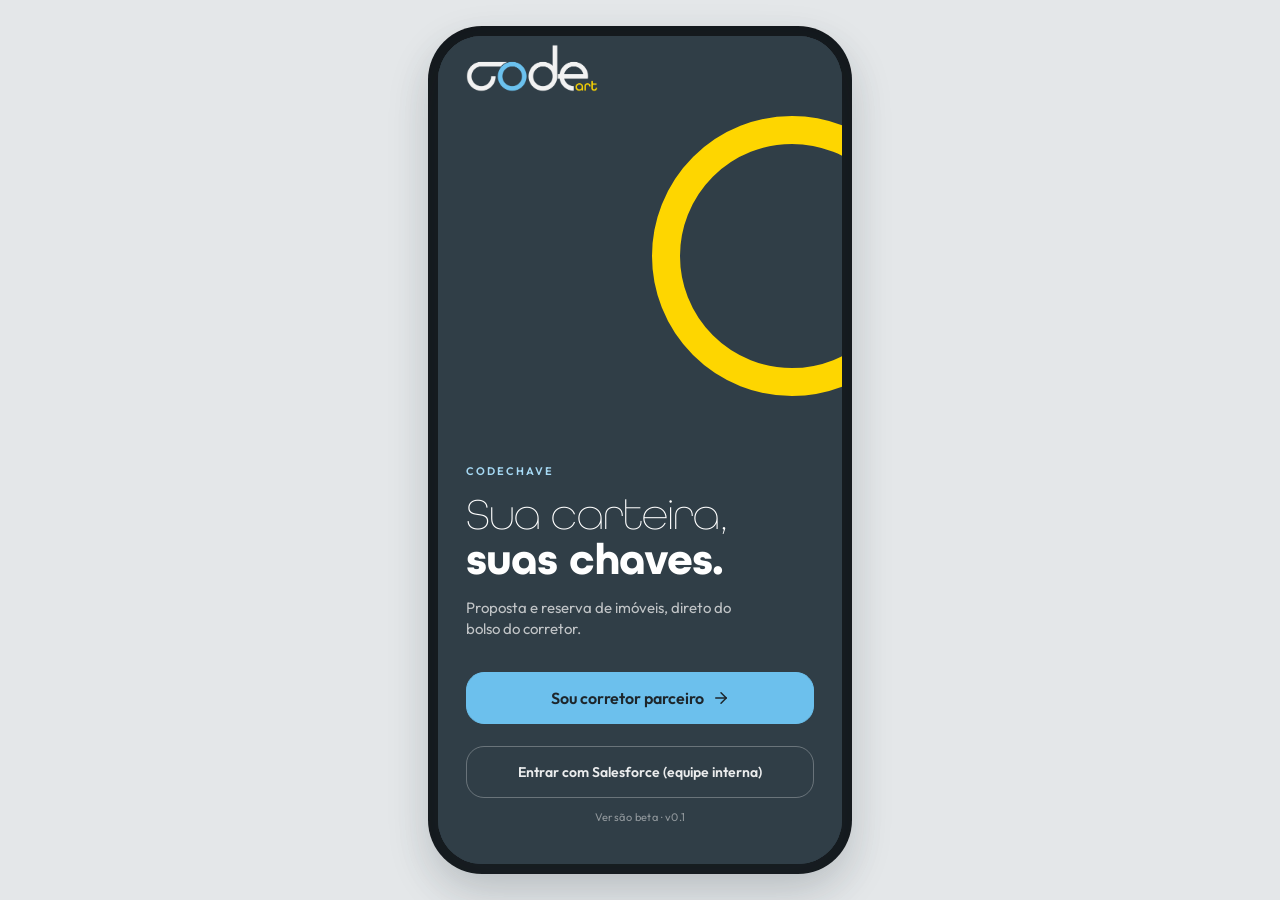
==== index.html @ e9a4d25e "Rodape do login: versao beta" ====
<!doctype html>
<html lang="pt-BR">
<head>
<meta charset="utf-8">
<meta name="viewport" content="width=device-width,initial-scale=1,viewport-fit=cover">
<title>CodeChave</title>
<!-- PWA: instalar na tela de inicio do iPhone/Android e abrir em tela cheia, sem
     a barra do navegador - "Adicionar a Tela de Inicio" no Safari, ou "Instalar app" no menu do Chrome -->
<link rel="manifest" href="manifest.json">
<link rel="icon" href="icon-192.png">
<link rel="apple-touch-icon" href="apple-touch-icon.png">
<meta name="theme-color" content="#303e47">
<meta name="mobile-web-app-capable" content="yes">
<meta name="apple-mobile-web-app-capable" content="yes">
<meta name="apple-mobile-web-app-status-bar-style" content="black-translucent">
<meta name="apple-mobile-web-app-title" content="CodeChave">
<script>
  if('serviceWorker' in navigator){
    window.addEventListener('load', function(){
      navigator.serviceWorker.register('sw.js').catch(function(){});
    });
  }
  // iOS mais antigo nem sempre reporta "display-mode:standalone" direito no CSS,
  // entao reforca aqui via navigator.standalone (ver a classe .standalone-app no CSS).
  if (window.navigator && window.navigator.standalone === true) {
    document.documentElement.classList.add('standalone-app');
  }
</script>
<link rel="stylesheet" href="style.css?v=202610140956">
</head>
<body>

<div class="stage">
  <div class="rig">
    <div class="bezel"></div>
    <div class="device" id="device">
      <main id="view"></main>
      <div id="selbar"></div>
      <nav class="tabbar" id="tabbar" hidden>
        <button class="tab-btn" data-tab="home" onclick="tabTap('home')">
          <svg viewBox="0 0 24 24" fill="none" stroke="currentColor" stroke-width="2" stroke-linecap="round" stroke-linejoin="round"><path d="M3 11l9-8 9 8"/><path d="M5 10v10h14V10"/></svg>
          <span>Início</span>
        </button>
        <button class="tab-btn" data-tab="leads" onclick="tabTap('leads')">
          <svg viewBox="0 0 24 24" fill="none" stroke="currentColor" stroke-width="2" stroke-linecap="round" stroke-linejoin="round"><circle cx="9" cy="8" r="3.2"/><path d="M2.5 19c0-3.6 2.9-6 6.5-6s6.5 2.4 6.5 6"/><path d="M16 4.2c1.8.5 3 2 3 3.8s-1.2 3.3-3 3.8"/><path d="M21.5 19c0-2.8-1.9-5-4.6-5.7"/></svg>
          <span>Leads</span>
        </button>
        <button class="tab-btn" data-tab="contas" onclick="tabTap('contas')">
          <svg viewBox="0 0 24 24" fill="none" stroke="currentColor" stroke-width="2" stroke-linecap="round" stroke-linejoin="round"><rect x="3" y="5" width="18" height="14" rx="2.5"/><circle cx="9" cy="11" r="2.2"/><path d="M5.8 16c.4-1.6 1.7-2.4 3.2-2.4s2.8.8 3.2 2.4"/><path d="M15 10h3.5M15 13h3.5"/></svg>
          <span>Contas</span>
        </button>
        <button class="tab-btn" data-tab="empreendimentos" onclick="tabTap('empreendimentos')">
          <svg viewBox="0 0 24 24" fill="none" stroke="currentColor" stroke-width="2" stroke-linecap="round" stroke-linejoin="round"><path d="M4 21V9l7-5 7 5v12"/><path d="M9 21v-6h4v6"/><path d="M9 12h.01M13 12h.01M9 9h.01M13 9h.01"/></svg>
          <span>Imóveis</span>
        </button>
        <button class="tab-btn" data-tab="negocios" onclick="tabTap('negocios')">
          <svg viewBox="0 0 24 24" fill="none" stroke="currentColor" stroke-width="2" stroke-linecap="round" stroke-linejoin="round"><path d="M3 17l6-6 4 4 8-8"/><path d="M15 7h6v6"/></svg>
          <span>Oportunidades</span>
        </button>
      </nav>
      <div id="overlay"></div>
      <div class="toast" id="toast"></div>
    </div>
  </div>
</div>

<input type="file" id="avatarFileInput" accept="image/*" hidden onchange="onAvatarFileChosen(event)">
<input type="file" id="doc-cam-input" accept="image/*" capture="environment" hidden onchange="handleDocUploadChange(event)">
<input type="file" id="doc-file-input" accept="image/*,.pdf" hidden onchange="handleDocUploadChange(event)">

<script src="app.js?v=202610140956"></script>

<div id="pdfDoc"></div>
</body>
</html>
---- style.css ----
/* =========================================================================
   CodeChave - redesign 1b (Codeart Design System)
   Topo escuro (Charcoal) + folha clara por cima, tab bar flutuante, botao + central.
   ========================================================================= */

/* ---------- fontes ---------- */
@font-face{font-family:"All Round Gothic"; src:url("assets/fonts/AllRoundGothic-XLight.ttf") format("truetype"); font-weight:200; font-style:normal; font-display:swap;}
@font-face{font-family:"All Round Gothic"; src:url("assets/fonts/AllRoundGothic-Book.ttf") format("truetype"); font-weight:400; font-style:normal; font-display:swap;}
@font-face{font-family:"All Round Gothic"; src:url("assets/fonts/AllRoundGothic-Demi.ttf") format("truetype"); font-weight:600; font-style:normal; font-display:swap;}
@font-face{font-family:"All Round Gothic"; src:url("assets/fonts/AllRoundGothic-Bold.ttf") format("truetype"); font-weight:700; font-style:normal; font-display:swap;}
@font-face{font-family:"All Round Gothic"; src:url("assets/fonts/AllRoundGothic-MediumOblique.ttf") format("truetype"); font-weight:500; font-style:italic; font-display:swap;}
@font-face{font-family:"Outfit"; src:url("assets/fonts/Outfit-Variable.ttf") format("truetype-variations"), url("assets/fonts/Outfit-Variable.ttf") format("truetype"); font-weight:100 900; font-style:normal; font-display:swap;}

/* ---------- tokens ---------- */
:root{
  --charcoal-900:#1D262C; --charcoal-800:#263039; --charcoal-700:#303E47; --charcoal-600:#3B4C57; --charcoal-500:#4C6070;
  --deepsea-700:#345061; --deepsea-600:#416072; --deepsea-500:#547A8F; --deepsea-400:#7295A8;
  --sky-700:#2E97CE; --sky-600:#46ABDE; --sky-500:#6CC0ED; --sky-300:#A6D9F4; --sky-100:#E1F2FB;
  --sun-700:#C9AA00; --sun-600:#E6C200; --sun-500:#FED600; --sun-300:#FFE862; --sun-100:#FFF7C2;
  --grey-50:#F7F8F9; --grey-100:#F2F2F2; --grey-200:#E4E7E9; --grey-300:#CBD1D5; --grey-400:#9FA9AF; --grey-500:#74818A; --grey-600:#566068; --grey-700:#3B4249; --grey-800:#262C31; --grey-900:#14191D;
  --color-success:#2FA36B; --color-success-soft:#E4F5EC;
  --color-warning:#E6A700; --color-warning-soft:#FFF3D1;
  --color-danger:#D5504A; --color-danger-soft:#FBE7E6;
  --text-strong:#303E47; --text-body:#435059; --text-muted:#74818A; --text-link:#2E97CE;
  --border-subtle:#E4E7E9; --border-default:#CBD1D5;
  --status-available:#257a4c; --status-reserved:#96661d; --status-sold:#b1524b; --status-blocked:#6b7280;
  --font-display:"All Round Gothic","Outfit",system-ui,sans-serif;
  --font-sans:"Outfit",system-ui,-apple-system,"Segoe UI",sans-serif;
  --ls-overline:.18em;
  --radius-md:12px; --radius-lg:18px; --radius-xl:28px;
  --shadow-xs:0 1px 2px rgba(48,62,71,.06); --shadow-sm:0 2px 6px rgba(48,62,71,.08);
  --shadow-md:0 8px 20px rgba(48,62,71,.10); --shadow-lg:0 18px 44px rgba(48,62,71,.14);
  --shadow-focus:0 0 0 3px rgba(108,192,237,.45);

  /* nomes antigos que as telas ainda nao redesenhadas usam */
  --bg:var(--grey-50); --surface:#fff; --surface-2:var(--grey-100); --border:var(--grey-200);
  --text:var(--charcoal-700); --accent:var(--deepsea-600); --accent-contrast:#fff; --sun:var(--sun-500);
  --shadow:var(--shadow-lg);
  --chrome-bg:var(--charcoal-700); --chrome-bg-2:var(--deepsea-600); --chrome-text:#fff;
  --chrome-text-muted:rgba(242,242,242,.62); --chrome-accent:var(--sky-500); --chrome-border:rgba(255,255,255,.1);
}
*{box-sizing:border-box;}
html,body{height:100%;}
body{margin:0; background:#E4E7E9; color:var(--text-body); font-family:var(--font-sans); -webkit-font-smoothing:antialiased; text-rendering:optimizeLegibility;}
h1,h2,h3,h4,.font-display{font-family:var(--font-display); color:var(--text-strong); letter-spacing:-.01em;}
.mono{font-variant-numeric:tabular-nums;}
button{font:inherit; color:inherit;}
a{color:var(--text-link); text-decoration:none;}
::selection{background:var(--sun-300); color:var(--charcoal-900);}
:focus-visible{outline:2px solid var(--sky-500); outline-offset:2px; border-radius:6px;}
::-webkit-scrollbar{width:0; height:0;}
@media (prefers-reduced-motion: reduce){ *{animation-duration:.001ms !important; transition-duration:.001ms !important;} }

/* ---------- moldura do celular ---------- */
.stage{height:100%; display:flex; align-items:center; justify-content:center; padding:16px;}
.rig{position:relative; height:100%; display:flex; align-items:center;}
.bezel{display:none;}
.notch{display:none;}
.device{
  width:min(calc(100vw - 32px), 404px); aspect-ratio:9/19.5; max-height:100%;
  background:var(--charcoal-700); position:relative; display:flex; flex-direction:column;
  overflow:hidden; border-radius:32px; box-shadow:var(--shadow-lg);
}
@media (min-width:660px){
  .stage{padding:36px 16px;}
  .bezel{display:block; position:absolute; inset:-10px; border-radius:54px; background:#14191D; box-shadow:var(--shadow-lg);}
  .device{border-radius:44px;}
}
@media (display-mode: standalone), (display-mode: fullscreen){
  .stage{padding:0;} .device{width:100vw; max-width:none; height:100%; aspect-ratio:auto; border-radius:0; box-shadow:none;}
  .bezel{display:none !important;}
}
html.standalone-app .stage{padding:0;}
html.standalone-app .device{width:100vw; max-width:none; height:100%; aspect-ratio:auto; border-radius:0; box-shadow:none;}
html.standalone-app .bezel{display:none !important;}
/* celular ou app instalado: cobre a tela inteira, inclusive as areas seguras do iPhone (topo e barra de baixo), sem faixa cinza */
@media (max-width:659px), (display-mode:standalone), (display-mode:fullscreen){
  html,body{background:#303E47; overscroll-behavior:none;}
  .stage{position:fixed; top:0; right:0; bottom:0; left:0; height:auto; padding:0; display:block;}
  .rig{height:100%; display:block;}
  .device{width:100%; max-width:none; height:100%; max-height:none; aspect-ratio:auto; border-radius:0; box-shadow:none;}
  .bezel{display:none !important;}
}
html.standalone-app, html.standalone-app body{background:#303E47;}
html.standalone-app .stage{position:fixed; top:0; right:0; bottom:0; left:0; height:auto; padding:0; display:block;}
html.standalone-app .rig{height:100%; display:block;}
html.standalone-app .device{width:100%;}
@media (max-width:659px){
  .stage{padding:0;} .device{width:100vw; max-width:none; height:100%; aspect-ratio:auto; border-radius:0; box-shadow:none;}
}

/* ---------- area rolavel: topo escuro + folha ---------- */
#view{flex:1 1 auto; overflow-y:auto; overflow-x:hidden; -webkit-overflow-scrolling:touch; position:relative; display:flex; flex-direction:column; background:var(--charcoal-700);}
.screen{flex:1 0 auto; display:flex; flex-direction:column; animation:rise .22s ease both;}
@keyframes rise{from{opacity:0; transform:translateY(6px);} to{opacity:1; transform:none;}}
.top{padding:calc(env(safe-area-inset-top,0px) + 12px) 18px 44px; display:flex; flex-direction:column; gap:16px; color:#fff; flex:none;}
.top-row{display:flex; justify-content:space-between; align-items:center; gap:10px; min-height:40px;}
.top-actions{display:flex; align-items:center; gap:8px; margin-left:auto;}
.top-eyebrow{font:600 10.5px var(--font-sans); letter-spacing:var(--ls-overline); text-transform:uppercase; color:rgba(242,242,242,.6); white-space:nowrap;}
.top-title{margin:0; font:700 28px/1.1 var(--font-display); letter-spacing:-.02em; color:#fff;}
.top-sub{font-size:13px; color:rgba(242,242,242,.7); margin:0;}
.top-big{font:700 32px/1.05 var(--font-display); color:var(--sky-500); letter-spacing:-.02em;}
.top-label{font-size:12px; color:rgba(242,242,242,.65);}
.circ-btn{width:40px; height:40px; border-radius:50%; border:none; background:rgba(255,255,255,.1); color:#fff; display:inline-flex; align-items:center; justify-content:center; cursor:pointer; flex:none; padding:0;}
.circ-btn svg{width:18px; height:18px;}
.circ-btn:hover{background:rgba(255,255,255,.18);}
.sheet{flex:1 0 auto; margin-top:-24px; position:relative; background:var(--grey-50); border-radius:var(--radius-xl) var(--radius-xl) 0 0; padding:18px 16px 120px; display:flex; flex-direction:column; gap:14px; min-width:0;}
.sheet.tight{gap:10px;}
.sheet.noTab{padding-bottom:40px;}

.id-row{display:flex; align-items:center; gap:14px; min-width:0;}
.id-avatar{width:64px; height:64px; border-radius:50%; background:var(--sky-500); color:var(--charcoal-900); display:flex; align-items:center; justify-content:center; font:700 22px var(--font-display); flex:none; overflow:hidden;}
.id-avatar img{width:100%; height:100%; object-fit:cover;}
.id-name{font:700 24px/1.1 var(--font-display); letter-spacing:-.01em; color:#fff; margin:0 0 3px;}
.id-sub{font-size:12.5px; color:rgba(242,242,242,.7);}
.act-row{display:grid; grid-template-columns:repeat(4,1fr); gap:8px;}
.act{display:flex; flex-direction:column; align-items:center; gap:6px; background:none; border:none; color:#fff; cursor:pointer; font-family:inherit; text-decoration:none; font-size:11.5px; padding:0;}
.act .ic{width:48px; height:48px; border-radius:50%; background:rgba(255,255,255,.1); display:flex; align-items:center; justify-content:center;}
.act .ic svg{width:19px; height:19px;}
.act.hl .ic{background:var(--sun-500); color:var(--charcoal-700);}
.act:hover{color:#fff;}

/* controle segmentado */
.seg{display:grid; grid-auto-flow:column; grid-auto-columns:1fr; background:rgba(255,255,255,.08); border-radius:999px; padding:4px;}
.seg button{height:38px; border:none; border-radius:999px; background:transparent; color:rgba(242,242,242,.75); font:600 13.5px var(--font-sans); cursor:pointer;}
.seg button.on{background:#fff; color:var(--charcoal-700);}
.seg.light{background:var(--grey-100); grid-template-columns:repeat(3,1fr);}
.seg.light button{color:var(--charcoal-700); display:flex; align-items:center; justify-content:center; gap:6px;}
.seg.light button.on{background:#fff; box-shadow:var(--shadow-sm);}
.seg.light button i{width:8px; height:8px; border-radius:50%;}

/* busca no topo escuro */
.top-search{height:46px; border-radius:14px; background:var(--charcoal-800); border:1px solid rgba(255,255,255,.08); display:flex; align-items:center; gap:10px; padding:0 14px; color:rgba(242,242,242,.6);}
.top-search svg{width:18px; height:18px; flex:none;}
.top-search input{flex:1; min-width:0; background:transparent; border:none; outline:none; color:#fff; font:15px var(--font-sans);}
.top-search input::placeholder{color:rgba(242,242,242,.5);}

/* abas sublinhadas (conta / negocio) */
.utabs{display:flex; gap:20px; border-bottom:1px solid var(--grey-200); padding:0 4px; overflow-x:auto;}
.utabs button{padding:4px 0 10px; border:none; background:none; border-bottom:2px solid transparent; margin-bottom:-1px; font:600 14px var(--font-sans); color:var(--grey-500); cursor:pointer; white-space:nowrap;}
.utabs button.on{border-bottom-color:var(--charcoal-700); color:var(--charcoal-700);}

/* ---------- tipografia utilitaria ---------- */
p{line-height:1.5;}
.muted{color:var(--grey-500);}
.eyebrow,.overline{font:600 11px var(--font-sans); letter-spacing:var(--ls-overline); text-transform:uppercase; color:var(--grey-500);}
.section-title{font:600 11px var(--font-sans); letter-spacing:var(--ls-overline); text-transform:uppercase; color:var(--grey-500); margin:6px 4px 0; display:flex; align-items:center; justify-content:space-between; gap:8px;}
.section-title.big{font:700 16px var(--font-display); letter-spacing:-.01em; text-transform:none; color:var(--charcoal-700); margin:6px 4px 0;}
.link-btn{border:none; background:none; font:600 13px var(--font-sans); color:var(--sky-700); cursor:pointer; padding:8px 0;}

/* ---------- cartoes e listas ---------- */
.card{background:#fff; border:1px solid var(--grey-200); border-radius:var(--radius-lg);}
.stack{display:flex; flex-direction:column; gap:10px;}
.list-card{background:#fff; border:1px solid var(--grey-200); border-radius:var(--radius-lg); padding:13px 14px; display:flex; gap:12px; align-items:center; cursor:pointer; width:100%; text-align:left; font-family:inherit; color:inherit;}
.list-card + .list-card{margin-top:0;}
.list-card:hover{border-color:var(--sky-300);}
.list-card-chevron{display:inline-flex; flex:0 0 auto; color:var(--grey-400);}
.list-card-chevron svg{width:18px; height:18px;}
.group{background:#fff; border:1px solid var(--grey-200); border-radius:var(--radius-lg); overflow:hidden;}
.kv-table{background:#fff; border:1px solid var(--grey-200); border-radius:var(--radius-lg); overflow:hidden;}
.kv-row{display:flex; justify-content:space-between; gap:12px; padding:12px 14px; font-size:13.5px;}
.kv-row + .kv-row{border-top:1px solid var(--grey-200);}
.kv-row .k{color:var(--grey-500); flex:none;}
.kv-row .v{color:var(--charcoal-700); font-weight:600; text-align:right; min-width:0; overflow-wrap:anywhere;}
.avatar{width:44px; height:44px; border-radius:50%; background:var(--sky-100); color:var(--sky-700); display:flex; align-items:center; justify-content:center; font:700 14px var(--font-display); flex:0 0 auto; overflow:hidden;}
.avatar img{width:100%; height:100%; object-fit:cover;}
.avatar.v2{background:var(--sun-100); color:var(--charcoal-700);}
.avatar.v3{background:var(--grey-100); color:var(--deepsea-600);}
.ic-badge{width:38px; height:38px; border-radius:11px; background:var(--grey-100); color:var(--deepsea-600); display:flex; align-items:center; justify-content:center; flex:0 0 auto;}
.ic-badge svg{width:18px; height:18px;}
.title-sm{font-weight:700; font-size:15px; color:var(--charcoal-700);}
.sub-sm{font-size:12.5px; color:var(--grey-500); white-space:nowrap; overflow:hidden; text-overflow:ellipsis;}

/* ---------- botoes ---------- */
.btn{display:inline-flex; align-items:center; justify-content:center; gap:8px; border-radius:var(--radius-md); padding:12px 20px; min-height:48px; font:600 15px/1 var(--font-sans); border:1px solid transparent; cursor:pointer; width:100%; transition:transform .12s ease, background .12s ease; text-decoration:none;}
.btn:active{transform:scale(.98);}
.btn svg{width:18px; height:18px; flex:none;}
.btn-lg{min-height:52px; border-radius:var(--radius-lg); font-size:16px;}
.btn-sm{min-height:36px; padding:8px 14px; font-size:13px; width:auto;}
.btn-primary{background:var(--charcoal-700); color:#fff; border-color:var(--charcoal-700);}
.btn-primary:hover{background:var(--charcoal-600); color:#fff;}
.btn-accent{background:var(--sky-500); color:var(--charcoal-900); border-color:var(--sky-500);}
.btn-sun{background:var(--sun-500); color:var(--charcoal-700); border-color:var(--sun-500);}
.btn-secondary{background:#fff; color:var(--charcoal-700); border-color:var(--border-default);}
.btn-secondary:hover{background:var(--grey-50); color:var(--charcoal-700);}
.btn-ghost{background:transparent; color:var(--charcoal-700); border-color:transparent; width:auto;}
.btn-onlight{background:var(--sky-500); color:var(--charcoal-900); border-color:var(--sky-500);}
.btn-ghost-dark{background:transparent; color:rgba(242,242,242,.8); border:1px solid var(--chrome-border);}
.btn:disabled,.btn[disabled]{opacity:.5; cursor:not-allowed;}
.btn-row{display:flex; gap:10px;}
.btn-row .btn{width:auto; flex:1;}
.btn-stack{display:flex; flex-direction:column; gap:10px;}
.iconbtn{width:40px; height:40px; border-radius:50%; border:none; background:rgba(255,255,255,.1); color:#fff; display:inline-flex; align-items:center; justify-content:center; cursor:pointer; padding:0; flex:none; font-weight:700; font-size:12px; gap:2px;}
.iconbtn svg{width:18px; height:18px;}
.list-remove{width:36px; height:36px; border-radius:10px; border:none; background:var(--color-danger-soft); color:var(--color-danger); display:flex; align-items:center; justify-content:center; cursor:pointer; flex:0 0 auto; padding:0;}
.list-remove svg{width:16px; height:16px;}
.round-btn{width:40px; height:40px; border-radius:50%; border:1px solid var(--grey-200); background:#fff; color:var(--charcoal-700); display:flex; align-items:center; justify-content:center; cursor:pointer; padding:0; flex:none;}
.round-btn svg{width:16px; height:16px;}
.round-btn.on{background:var(--sky-100); border-color:var(--sky-500);}
.round-btn:disabled{opacity:.45; cursor:default;}

/* ---------- formularios ---------- */
.field{margin-bottom:0; display:flex; flex-direction:column; gap:6px;}
.field label{font:600 13px var(--font-sans); color:var(--text-strong);}
.field input,.field select,.field textarea{width:100%; background:#fff; border:1px solid var(--border-default); border-radius:var(--radius-md); padding:12px 14px; font:15px var(--font-sans); color:var(--text-strong); outline:none; transition:border-color .12s, box-shadow .12s;}
.field input:focus,.field select:focus,.field textarea:focus{border-color:var(--sky-500); box-shadow:var(--shadow-focus);}
.field textarea{resize:vertical; min-height:80px;}
.field-row{display:flex; gap:10px;}
.field-row .field{flex:1; min-width:0;}
.field-row .field input{min-width:0;}
.search-wrap{position:relative;}
.search-wrap svg{position:absolute; left:13px; top:50%; transform:translateY(-50%); width:17px; height:17px; color:var(--grey-500); pointer-events:none;}
.search-wrap input{width:100%; padding:12px 14px 12px 40px; border-radius:var(--radius-md); border:1px solid var(--border-default); background:#fff; font:15px var(--font-sans); color:var(--text-strong); outline:none;}
.search-wrap input:focus{border-color:var(--sky-500); box-shadow:var(--shadow-focus);}
.chip-row{display:flex; gap:6px; overflow-x:auto; -webkit-overflow-scrolling:touch; padding-bottom:2px;}
.chip-row.wrap{flex-wrap:wrap; overflow:visible;}
.chip{flex:0 0 auto; height:36px; padding:0 13px; border-radius:999px; border:1px solid var(--grey-200); background:#fff; font:600 12.5px var(--font-sans); color:var(--charcoal-700); cursor:pointer; white-space:nowrap; display:inline-flex; align-items:center; gap:6px;}
.chip.active{background:var(--charcoal-700); border-color:var(--charcoal-700); color:#fff;}
.chip.warnchip{background:var(--color-warning-soft); border-color:transparent;}
.chip i{width:8px; height:8px; border-radius:50%; flex:none;}
.field-label{font:600 13px var(--font-sans); color:var(--text-strong);}

/* ---------- selos / status ---------- */
.badge{display:inline-flex; align-items:center; gap:5px; font:600 12px/1 var(--font-sans); padding:5px 10px; border-radius:999px; background:var(--grey-100); color:var(--grey-600); white-space:nowrap;}
.badge svg{width:11px; height:11px; flex:0 0 auto;}
.badge-blue,.badge-sky{background:var(--sky-100); color:var(--sky-700);}
.badge-sun{background:var(--sun-100); color:var(--sun-700);}
.badge-charcoal{background:var(--charcoal-700); color:#fff;}
.badge-available,.badge-success{background:var(--color-success-soft); color:var(--color-success);}
.badge-reserved,.badge-warning{background:var(--color-warning-soft); color:#9a6d00;}
.badge-sold,.badge-danger{background:var(--color-danger-soft); color:var(--color-danger);}
.badge-blocked,.badge-neutral{background:var(--grey-100); color:var(--grey-600);}
.dot{width:8px; height:8px; border-radius:50%; flex:0 0 auto;}
.dot-available{background:var(--status-available);} .dot-reserved{background:var(--status-reserved);}
.dot-sold{background:var(--status-sold);} .dot-blocked{background:var(--status-blocked);}
.live-dot{width:8px; height:8px; border-radius:50%; background:var(--color-success); box-shadow:0 0 0 4px var(--color-success-soft); flex:0 0 auto;}

.alert-card{display:flex; align-items:flex-start; gap:12px; background:var(--color-danger-soft); border-radius:16px; padding:12px 14px;}
.alert-card svg{width:20px; height:20px; color:var(--color-danger); flex:0 0 auto; margin-top:1px;}
.alert-card b{font-size:13.5px; color:var(--charcoal-700);}
.alert-card.warn{background:var(--color-warning-soft);}
.alert-card.warn svg{color:var(--sun-700);}
.alert-card.ok{background:var(--color-success-soft);}
.alert-card.ok svg{color:var(--color-success);}
.alert-card.info{background:var(--sky-100);}
.alert-card.info svg{color:var(--sky-700);}

.stats-row{display:grid; grid-template-columns:repeat(3,1fr); gap:8px;}
.stat-tile{background:#fff; border:1px solid var(--grey-200); border-radius:16px; padding:12px; min-width:0; display:flex; flex-direction:column; gap:2px;}
.stat-tile .n{font:700 22px var(--font-display); color:var(--charcoal-700);}
.stat-tile .l{font-size:11.5px; color:var(--grey-500);}
.stats-dark{display:grid; grid-template-columns:repeat(3,1fr); gap:8px;}
.stats-dark div{background:rgba(255,255,255,.07); border-radius:16px; padding:12px; display:flex; flex-direction:column; gap:2px;}
.stats-dark b{font:700 24px var(--font-display);}
.stats-dark span{font-size:11.5px; color:rgba(242,242,242,.7);}

.progressbar{height:6px; border-radius:99px; background:var(--grey-100); overflow:hidden;}
.progressbar > i{display:block; height:100%; background:var(--charcoal-700); border-radius:99px;}
.progressbar.green > i{background:var(--color-success);}
.segs{display:grid; gap:3px;}
.segs i{height:5px; border-radius:3px; background:var(--grey-200);}
.segs i.done{background:var(--sky-500);} .segs i.cur{background:var(--sun-500);}
.segs.dark i{background:rgba(255,255,255,.15);}

/* ---------- inicio ---------- */
.tasks{background:#fff; border:1px solid var(--grey-200); border-radius:var(--radius-lg); overflow:hidden;}
.task{display:flex; align-items:center; gap:12px; padding:12px 14px; cursor:pointer; min-height:44px; border:none; background:#fff; width:100%; text-align:left; font-family:inherit;}
.task + .task{border-top:1px solid var(--grey-200);}
.task .ti{width:36px; height:36px; border-radius:11px; display:flex; align-items:center; justify-content:center; flex:none;}
.task .ti svg{width:17px; height:17px;}
.task b{font-size:13.5px; color:var(--charcoal-700); display:block;}
.task span.s{font-size:12px; color:var(--grey-500); display:block; white-space:nowrap; overflow:hidden; text-overflow:ellipsis;}
.task .chev{color:var(--grey-400); flex:none; display:flex;}
.task .chev svg{width:18px; height:18px;}
.empty-ok{display:flex; align-items:center; gap:12px; padding:14px; border-radius:var(--radius-lg); background:var(--color-success-soft);}
.empty-ok svg{width:20px; height:20px; color:var(--color-success);}
.avatar-btn{position:relative; width:56px; height:56px; border-radius:50%; border:none; padding:0; background:var(--sky-500); color:var(--charcoal-900); cursor:pointer; flex:none; font:700 17px var(--font-display); overflow:visible;}
.avatar-btn .pic{position:absolute; inset:0; border-radius:50%; background-size:cover; background-position:center; display:flex; align-items:center; justify-content:center;}
.avatar-btn .badgecam{position:absolute; right:-3px; bottom:-3px; width:24px; height:24px; border-radius:50%; background:var(--sun-500); color:var(--charcoal-700); border:2px solid var(--charcoal-700); display:flex; align-items:center; justify-content:center;}
.avatar-btn .badgecam svg{width:12px; height:12px;}
.roleta-card{background:#fff; border:1px solid var(--grey-200); border-radius:var(--radius-lg); padding:14px; display:flex; flex-direction:column; gap:12px;}
.roleta-main{display:flex; align-items:center; gap:12px; cursor:pointer; background:none; border:none; padding:0; text-align:left; font-family:inherit; color:inherit; width:100%;}
.roleta-main .avatar{width:44px; height:44px;}
.roleta-time{font-size:11.5px; font-weight:600; color:var(--color-success); white-space:nowrap;}
.roleta-actions{display:flex; gap:8px;}
.sq-btn{width:44px; height:44px; border-radius:12px; border:1px solid var(--grey-200); background:#fff; color:var(--charcoal-700); display:flex; align-items:center; justify-content:center; cursor:pointer; flex:none; text-decoration:none;}
.sq-btn svg{width:17px; height:17px;}
.visit-card{display:flex; align-items:center; gap:12px; padding:12px 14px; border-radius:var(--radius-lg); background:var(--charcoal-700); color:#fff; cursor:pointer; border:none; width:100%; text-align:left; font-family:inherit;}
.visit-card .d{width:44px; height:44px; border-radius:12px; background:rgba(255,255,255,.1); display:flex; flex-direction:column; align-items:center; justify-content:center; line-height:1.1; flex:none;}
.visit-card .d b{font-size:15px;} .visit-card .d span{font-size:9.5px; color:var(--sky-300);}
.visit-card .t b{font-size:14px; display:block;} .visit-card .t span{font-size:12px; color:rgba(242,242,242,.7);}
.arti-card{background:#fff; border:1px solid var(--grey-200); border-radius:var(--radius-lg); padding:16px; display:flex; align-items:center; gap:14px;}
.arti-card img{width:76px; height:auto; object-fit:contain; flex:none;}
.arti-card span.t{font-size:13.5px; line-height:1.4; color:var(--text-body);}

/* ---------- empreendimentos ---------- */
.emp-card{background:#fff; border:1px solid var(--grey-200); border-radius:20px; overflow:hidden; cursor:pointer; box-shadow:var(--shadow-xs); text-align:left; padding:0; width:100%; font-family:inherit; display:block;}
.emp-card .ph{height:156px; background:var(--charcoal-600); position:relative; overflow:hidden;}
.emp-card .ph img,.emp-card .ph svg{width:100%; height:100%; object-fit:cover; display:block;}
.emp-card .ph .bdg{position:absolute; top:14px; left:14px;}
.emp-card .bd{padding:14px; display:flex; flex-direction:column; gap:10px;}
.emp-card .nm{font:700 18px var(--font-display); color:var(--charcoal-700);}
.emp-card .row{display:flex; justify-content:space-between; font-size:12px; color:var(--grey-600);}
.emp-card .foot{display:flex; justify-content:space-between; align-items:center; padding-top:10px; border-top:1px solid var(--grey-200); font-size:13px; color:var(--charcoal-700);}
.emp-hero{position:relative; height:320px; flex:none; color:#fff; background:var(--charcoal-600);}
.emp-hero .bg{position:absolute; inset:0; background-size:cover; background-position:center;}
.emp-hero .bg svg{width:100%; height:100%;}
.emp-hero .shade{position:absolute; inset:0; background:linear-gradient(180deg,rgba(29,38,44,.35) 0%,rgba(29,38,44,0) 30%,rgba(29,38,44,.95) 100%);}
.emp-hero .inner{position:relative; height:100%; padding:calc(env(safe-area-inset-top,0px) + 8px) 18px 40px; display:flex; flex-direction:column; justify-content:space-between;}
.emp-hero .gnav{position:absolute; top:50%; margin-top:-22px; width:44px; height:44px; border-radius:50%; border:none; background:rgba(20,25,29,.45); color:#fff; display:flex; align-items:center; justify-content:center; cursor:pointer; z-index:2;}
.emp-hero .gnav.prev{left:10px;} .emp-hero .gnav.next{right:10px;}
.emp-hero .gnav svg{width:18px; height:18px;}
.emp-hero .pill{padding:6px 11px; border-radius:999px; background:rgba(20,25,29,.55); font-size:11.5px; font-weight:600; white-space:nowrap;}
.emp-hero .hn{font:700 25px var(--font-display); letter-spacing:-.01em;}
.emp-hero .hs{font-size:12.5px; color:rgba(242,242,242,.75);}
.emp-hero .hstats{display:flex; gap:20px; margin-top:8px;}
.emp-hero .hstats b{font:700 19px var(--font-display); display:block;}
.emp-hero .hstats span{font-size:11px; color:rgba(242,242,242,.7);}
.amenity-card{background:#fff; border:1px solid var(--grey-200); border-radius:var(--radius-lg); padding:16px 10px;}
.amenity-card .hd{display:flex; justify-content:space-between; align-items:baseline; padding:0 6px; margin-bottom:14px;}
.amenity-card .hd b{font:700 15px var(--font-display); color:var(--charcoal-700);}
.amenity-card .hd span{font-size:12px; color:var(--grey-500);}
.amenity-grid{display:grid; grid-template-columns:repeat(4,minmax(0,1fr)); gap:16px 4px;}
.amenity-item{display:flex; flex-direction:column; align-items:center; gap:7px; text-align:center; min-width:0;}
.amenity-ic{width:50px; height:50px; border-radius:50%; background:var(--sky-100); color:var(--deepsea-600); display:flex; align-items:center; justify-content:center; flex:none;}
.amenity-ic svg{width:22px; height:22px;}
.amenity-item span{font-size:11px; line-height:1.25; color:var(--text-body); text-wrap:balance;}
.bloco-row{display:flex; gap:10px; overflow-x:auto; padding:2px 2px 6px; -webkit-overflow-scrolling:touch;}
.bloco-card{flex:0 0 auto; min-width:128px; text-align:left; border-radius:16px; padding:12px 14px; cursor:pointer; border:1px solid var(--grey-200); background:#fff; color:var(--charcoal-700); font-family:inherit;}
.bloco-card.active{background:var(--charcoal-700); border-color:var(--charcoal-700); color:#fff;}
.bloco-card .bl-label{font-size:10px; font-weight:700; text-transform:uppercase; letter-spacing:.06em; opacity:.6;}
.bloco-card .bl-name{font:700 16px var(--font-display); margin-top:1px;}
.bloco-card .bl-counts{display:flex; gap:9px; margin-top:9px;}
.bloco-card .bl-counts .c{display:flex; align-items:center; gap:4px; font-size:12px; font-weight:700;}
.estoque-pill-row{display:flex; flex-wrap:wrap; gap:6px;}
.estoque-pill{display:inline-flex; align-items:center; gap:6px; height:36px; padding:0 12px; border-radius:999px; border:1px solid var(--grey-200); background:#fff; color:var(--charcoal-700); font:600 12.5px var(--font-sans); cursor:pointer;}
.estoque-pill.active{background:var(--charcoal-700); border-color:var(--charcoal-700); color:#fff;}
.torre-section{margin-bottom:6px;}
.torre-header{display:flex; align-items:center; justify-content:space-between; gap:8px; margin-bottom:10px; padding:0 4px;}
.torre-name{font:700 16px var(--font-display); color:var(--charcoal-700);}
.torre-counts{display:flex; gap:12px; flex-shrink:0;}
.torre-counts .tc{display:flex; align-items:center; gap:5px; font-size:12px; font-weight:700; color:var(--grey-600);}
.unit-grid{display:grid; grid-template-columns:1fr 1fr; gap:10px;}
.unit-card{background:#fff; border:1.5px solid var(--grey-200); border-radius:16px; padding:12px; display:flex; flex-direction:column; gap:6px; min-width:0; cursor:pointer; text-align:left; font-family:inherit; color:inherit;}
.unit-card .top2{display:flex; justify-content:space-between; align-items:center; gap:6px;}
.unit-card .code{font:700 17px var(--font-display); color:var(--charcoal-700); overflow:hidden; text-overflow:ellipsis; white-space:nowrap;}
.unit-card .mark{width:20px; height:20px; border-radius:50%; display:flex; align-items:center; justify-content:center; flex:none; color:#fff;}
.unit-card .mark svg{width:11px; height:11px;}
.unit-card .sm{font-size:12px; color:var(--grey-500); overflow:hidden; text-overflow:ellipsis; white-space:nowrap;}
.unit-card .vl{font-size:14px; font-weight:700; color:var(--charcoal-700);}
.unit-card .rsv{height:34px; border-radius:10px; border:1px solid var(--sky-500); background:var(--sky-100); color:var(--charcoal-700); font:600 12.5px var(--font-sans); cursor:pointer; margin-top:2px;}
.unit-card .stl{height:34px; display:flex; align-items:center; font:600 12.5px var(--font-sans);}
.unit-card.reserved{background:var(--color-warning-soft); border-color:transparent;}
.unit-card.sold,.unit-card.blocked{background:var(--grey-100); border-color:transparent; opacity:.72;}
.unit-card.selected{border-color:var(--sky-500);}
.unit-card .mark.avail{background:var(--status-available);} .unit-card .mark.reserved{background:var(--status-reserved);}
.unit-card .mark.sold{background:var(--status-sold);} .unit-card .mark.blocked{background:var(--status-blocked);}
.unit-card .mark.sel{background:var(--sky-500);} .unit-card .mark.pick{background:#fff; border:2px solid var(--grey-300);}
.planta-card{border-radius:var(--radius-lg); border:1px solid var(--grey-200); background:#fff; overflow:hidden; display:flex; flex-direction:column;}
.planta-card .pi{padding:12px; background:#fff; display:flex; align-items:center; justify-content:center; min-height:200px;}
.planta-card .pi img,.planta-card .pi svg{max-width:100%; max-height:260px; height:auto; object-fit:contain;}
.planta-card .pt{padding:9px 14px; border-top:1px solid var(--grey-200); font-size:12px; color:var(--grey-500);}
.sel-bar{position:absolute; left:14px; right:14px; bottom:100px; z-index:25; background:#fff; border-radius:var(--radius-lg); padding:10px 10px 10px 16px; display:flex; align-items:center; justify-content:space-between; gap:10px; box-shadow:var(--shadow-lg);}
.sel-bar b{font-size:14px; color:var(--charcoal-700); display:block;}
.sel-bar span{font-size:12px; color:var(--grey-500);}

/* ---------- documentos ---------- */
.doc-list{background:#fff; border:1px solid var(--grey-200); border-radius:var(--radius-lg); overflow:hidden;}
.doc-item{display:flex; flex-direction:column; gap:10px; padding:13px 14px;}
.doc-item + .doc-item{border-top:1px solid var(--grey-200);}
.doc-top{display:flex; align-items:center; gap:12px;}
.doc-ic{width:40px; height:40px; border-radius:12px; display:flex; align-items:center; justify-content:center; flex:none; background:var(--sun-100); color:var(--sun-700);}
.doc-ic svg{width:18px; height:18px;}
.doc-ic.ok{background:var(--color-success-soft); color:var(--color-success);}
.doc-ic.warn{background:var(--color-warning-soft); color:var(--sun-700);}
.doc-ic.err{background:var(--color-danger-soft); color:var(--color-danger);}
.doc-ic.busy{background:var(--sky-100); color:var(--sky-700);}
.doc-name{font-size:13.5px; font-weight:700; color:var(--charcoal-700); line-height:1.3;}
.doc-req{color:var(--color-danger);}
.doc-file{font-size:11.5px; color:var(--grey-500); white-space:nowrap; overflow:hidden; text-overflow:ellipsis;}
.doc-send{height:40px; padding:0 14px; border-radius:12px; border:none; background:var(--charcoal-700); color:#fff; font:600 13px var(--font-sans); display:flex; align-items:center; gap:6px; cursor:pointer; flex:none;}
.doc-send svg{width:15px; height:15px;}
.doc-bottom{display:flex; align-items:center; justify-content:space-between; gap:8px; padding-left:52px; flex-wrap:wrap;}
.doc-pill{display:inline-flex; align-items:center; gap:6px; padding:5px 10px; border-radius:999px; font:600 11.5px var(--font-sans); white-space:nowrap;}
.doc-pill::before{content:''; width:6px; height:6px; border-radius:50%; background:currentColor;}
.doc-pill.neutral{background:var(--grey-100); color:var(--grey-600);}
.doc-pill.busy{background:var(--sky-100); color:var(--sky-700);}
.doc-pill.ok{background:var(--color-success-soft); color:var(--color-success);}
.doc-pill.warn{background:var(--color-warning-soft); color:var(--sun-700);}
.doc-pill.err{background:var(--color-danger-soft); color:var(--color-danger);}
.doc-btns{display:flex; gap:6px;}
.doc-more{display:flex; flex-direction:column; gap:10px;}
.doc-outros{display:flex; justify-content:space-between; align-items:center; padding:12px 14px; border-top:1px dashed var(--grey-300); background:var(--grey-50);}
.doc-outros .btn{width:auto;}
.field-grid{display:grid; grid-template-columns:repeat(2,minmax(0,1fr)); gap:8px;}
.field-card{background:var(--grey-50); border-radius:10px; padding:8px 10px; display:flex; flex-direction:column; gap:2px; min-width:0;}
.field-card .fl{font:600 10px var(--font-sans); letter-spacing:.04em; text-transform:uppercase; color:var(--grey-500);}
.field-card .fv{font-size:12.5px; font-weight:600; color:var(--charcoal-700); overflow-wrap:anywhere;}
.titular-box{padding:10px 12px; border-radius:12px; background:var(--color-success-soft); display:flex; flex-direction:column; gap:3px;}
.titular-box.warn{background:var(--color-warning-soft);}
.titular-box.err{background:var(--color-danger-soft);}
.titular-head{display:flex; align-items:center; gap:7px; font-size:12.5px; font-weight:700; color:var(--color-success);}
.titular-head svg{width:15px; height:15px; flex:0 0 auto;}
.titular-head.warn{color:var(--sun-700);} .titular-head.err{color:var(--color-danger);}
.titular-line{font-size:11.5px; line-height:1.4; color:var(--grey-600); padding-left:22px;}
.titular-line b{color:var(--charcoal-700); font-weight:600;}

/* ---------- linha do tempo ---------- */
.timeline{display:flex; flex-direction:column; padding:0 4px;}
.tl-item{display:flex; gap:14px;}
.tl-dot-wrap{display:flex; flex-direction:column; align-items:center; width:20px;}
.tl-dot{width:20px; height:20px; border-radius:50%; background:#fff; border:2px solid var(--grey-300); flex:none; box-sizing:border-box; display:flex; align-items:center; justify-content:center; color:#fff;}
.tl-dot svg{width:11px; height:11px;}
.tl-dot.done{background:var(--color-success); border:none;}
.tl-dot.atual{background:var(--sun-500); border:none; box-shadow:0 0 0 4px var(--sun-100);}
.tl-line{width:2px; flex:1; background:var(--grey-200); min-height:18px;}
.tl-line.done{background:var(--color-success);}
.tl-item:last-child .tl-line{display:none;}
.tl-body{display:flex; flex-direction:column; gap:1px; padding-bottom:16px; flex:1; min-width:0;}
.tl-body b{font-size:13.5px; color:var(--charcoal-700);}
.tl-body b.todo{color:var(--grey-500);}
.tl-body span{font-size:12px; color:var(--grey-500);}

/* ---------- lead: caminho de status ---------- */
.lead-path{display:flex; gap:4px; overflow-x:auto; -webkit-overflow-scrolling:touch;}
.path-step{flex:1 0 auto; min-width:74px; height:42px; border:none; border-radius:10px; background:var(--grey-100); color:var(--grey-500); font:600 11.5px var(--font-sans); cursor:pointer; display:flex; align-items:center; justify-content:center; gap:4px; padding:0 8px; white-space:nowrap;}
.path-step.done{background:var(--sky-100); color:var(--sky-700);}
.path-step.current{background:var(--charcoal-700); color:#fff; cursor:default;}
.path-step:disabled{cursor:default;}
.path-check{display:inline-flex;} .path-check svg{width:11px; height:11px;}
.visit-note{display:flex; align-items:center; gap:12px; padding:12px 14px; border-radius:var(--radius-lg); background:var(--sun-100);}
.visit-note svg{width:20px; height:20px; color:var(--charcoal-700); flex:none;}
.visit-note b{font-size:13.5px; color:var(--charcoal-700); display:block;}
.visit-note span{font-size:12px; color:var(--grey-600);}
.radio-card{border:1.5px solid var(--grey-200); border-radius:var(--radius-lg); padding:13px 14px; display:flex; align-items:center; gap:12px; cursor:pointer; background:#fff;}
.radio-card.sel{border-color:var(--sky-500); background:var(--sky-100);}
.radio-dot{width:20px; height:20px; border-radius:50%; border:2px solid var(--grey-300); flex:0 0 auto; display:flex; align-items:center; justify-content:center;}
.radio-card.sel .radio-dot{border-color:var(--sky-700);}
.radio-card.sel .radio-dot::after{content:''; width:10px; height:10px; border-radius:50%; background:var(--sky-700);}

/* ---------- wizard / reserva ---------- */
.w-segs{display:grid; grid-template-columns:repeat(var(--n,3),1fr); gap:4px;}
.w-segs i{height:5px; border-radius:3px; background:rgba(255,255,255,.15);}
.w-segs i.on{background:var(--sky-500);}
.w-unit{display:flex; justify-content:space-between; align-items:flex-end; gap:10px;}
.w-unit b.t{font:700 20px var(--font-display); display:block;}
.w-unit span.s{font-size:12.5px; color:rgba(242,242,242,.7);}
.w-unit b.v{font:700 20px var(--font-display); color:var(--sky-500); white-space:nowrap;}
.w-head{display:flex; flex-direction:column; gap:2px; padding:0 4px 4px;}
.w-head b{font:700 18px var(--font-display); color:var(--charcoal-700);}
.w-head span{font-size:13px; color:var(--grey-500);}
.serie-row{display:flex; justify-content:space-between; align-items:center; gap:10px; padding:11px 14px;}
.serie-row + .serie-row{border-top:1px solid var(--grey-200);}
.serie-row b{font-size:13.5px; color:var(--charcoal-700); display:block;}
.serie-row span.d{font-size:11.5px; color:var(--grey-500);}
.serie-row .val{font-weight:700; font-size:13.5px; color:var(--charcoal-700); white-space:nowrap;}
.serie-total{display:flex; justify-content:space-between; padding:11px 14px; border-top:1px solid var(--grey-200); background:var(--grey-50); font-size:13px; color:var(--grey-600);}
.serie-total b{color:var(--charcoal-700); font-size:14px;}
.proposta-box{background:#fff; border:1.5px solid var(--sky-500); border-radius:var(--radius-lg); overflow:hidden;}
.edit-row{padding:11px 14px; display:flex; flex-direction:column; gap:8px;}
.edit-row + .edit-row{border-top:1px solid var(--grey-200);}
.edit-row .hd{display:flex; justify-content:space-between; align-items:baseline; gap:8px;}
.edit-row .hd b{font-size:13.5px; color:var(--charcoal-700);}
.edit-row .hd span{font-size:11.5px; font-weight:600; white-space:nowrap;}
.edit-row .inp{display:grid; grid-template-columns:84px minmax(0,1fr); gap:8px;}
.edit-row label.box{display:flex; align-items:center; gap:4px; height:40px; border:1px solid var(--border-default); border-radius:10px; padding:0 10px; background:#fff; min-width:0;}
.edit-row label.box input{width:100%; min-width:0; border:none; outline:none; font:600 14px var(--font-sans); color:var(--charcoal-700); background:transparent; padding:0;}
.edit-row label.box span{font-size:12px; color:var(--grey-500);}
.edit-row .det{font-size:11.5px; color:var(--grey-500);}
.edit-row .rm{width:30px; height:30px; border-radius:8px; border:none; background:transparent; color:var(--color-danger); display:flex; align-items:center; justify-content:center; cursor:pointer; padding:0;}
.edit-row .rm svg{width:15px; height:15px;}
.prop-total{display:flex; justify-content:space-between; padding:11px 14px; border-top:1px solid var(--grey-200); background:var(--sky-100); font-size:13px; color:var(--charcoal-700);}
.quick-box{display:flex; flex-direction:column; gap:10px; background:#fff; border:1px solid var(--grey-200); border-radius:var(--radius-lg); padding:12px 14px;}
.quick-box .ttl{font-size:12.5px; font-weight:600; color:var(--charcoal-700);}
.dashed-btn{min-height:44px; border-radius:12px; border:1px dashed var(--grey-300); background:var(--grey-50); color:var(--charcoal-700); font:600 13px var(--font-sans); cursor:pointer; padding:0 12px;}
.mensal-grid{display:grid; grid-template-columns:repeat(2,minmax(0,1fr)); gap:8px;}
.mensal-grid div{background:#fff; border:1px solid var(--grey-200); border-radius:14px; padding:10px 12px; display:flex; flex-direction:column; gap:2px;}
.mensal-grid span{font-size:11.5px; color:var(--grey-500);}
.mensal-grid b{font:700 16px var(--font-display); color:var(--charcoal-700); white-space:nowrap;}
.diff-box{border-radius:16px; padding:14px; display:flex; flex-direction:column; gap:10px;}
.diff-box .hd{display:flex; justify-content:space-between; align-items:baseline; gap:8px;}
.diff-box .hd span{font-size:12.5px; color:var(--grey-600);}
.diff-box .hd b{font:700 18px var(--font-display); white-space:nowrap;}
.meter{position:relative; height:6px; border-radius:99px; background:rgba(48,62,71,.12);}
.meter i.fill{position:absolute; left:0; top:0; bottom:0; border-radius:99px;}
.meter i.mark{position:absolute; left:50%; top:-4px; width:2px; height:14px; background:var(--charcoal-700); border-radius:1px;}
.meter-lab{display:flex; justify-content:space-between; font-size:10.5px; color:var(--grey-600);}
.diff-box p{margin:0; font-size:12.5px; line-height:1.45; color:var(--charcoal-700);}
.table-pick{border:1.5px solid var(--grey-200); border-radius:var(--radius-lg); padding:13px 14px; display:flex; align-items:center; gap:12px; cursor:pointer; background:#fff; width:100%; text-align:left; font-family:inherit; color:inherit;}
.table-pick.sel{border-color:var(--sky-500); background:var(--sky-100);}
.ok-screen{flex:1 0 auto; display:flex; flex-direction:column; align-items:center; justify-content:center; padding:20px 28px 40px; gap:14px; color:#fff; text-align:center; position:relative; overflow:hidden; background:var(--charcoal-700);}
.ok-screen .arti{position:relative; width:240px; height:240px; display:flex; align-items:center; justify-content:center;}
.ok-screen .arti i{position:absolute; width:200px; height:200px; border-radius:50%; border:16px solid var(--sun-500);}
.ok-screen .arti img{position:relative; height:240px; object-fit:contain;}
.ok-screen h2{margin:0; font:700 30px var(--font-display); letter-spacing:-.02em; color:#fff;}
.ok-screen .prot{font:600 13px var(--font-sans); letter-spacing:.08em; color:var(--sky-300);}
.ok-screen p{margin:0; font-size:14.5px; line-height:1.5; color:rgba(242,242,242,.8); max-width:290px; text-wrap:pretty;}
.ok-screen .warnline{display:flex; align-items:center; gap:8px; padding:10px 14px; border-radius:14px; background:rgba(254,214,0,.14); font-size:12.5px; color:var(--sun-300); text-align:left;}
.ok-screen .sync{display:flex; align-items:center; gap:8px; font-size:12.5px; color:rgba(242,242,242,.7);}
.ok-screen .sync svg{width:16px; height:16px; color:var(--color-success);}
.ok-screen .btns{width:100%; display:flex; flex-direction:column; gap:10px; margin-top:18px;}
.ok-screen .btns button.txt{height:48px; border:none; background:none; color:rgba(242,242,242,.8); font:600 14.5px var(--font-sans); cursor:pointer;}
.approval{background:#fff; border:1.5px solid var(--grey-200); border-radius:var(--radius-lg); padding:14px; display:flex; flex-direction:column; gap:12px;}
.approval .hd{display:flex; justify-content:space-between; align-items:center; gap:8px;}
.approval .two{display:grid; grid-template-columns:repeat(2,minmax(0,1fr)); gap:8px;}
.approval .two div{border-radius:12px; padding:10px 12px; display:flex; flex-direction:column; gap:2px; background:var(--grey-50);}
.approval .two span{font-size:11.5px; color:var(--grey-500);}
.approval .two b{font:700 16px var(--font-display); color:var(--charcoal-700); white-space:nowrap;}
.approval .msg{font-size:13px; line-height:1.45; color:var(--text-body); padding:10px 12px; border-radius:12px; background:var(--grey-50);}

/* ---------- login ---------- */
.login-screen{flex:1 0 auto; position:relative; display:flex; flex-direction:column; padding:calc(env(safe-area-inset-top,0px) + 12px) 28px 40px; overflow:hidden; background:var(--charcoal-700); color:#fff;}
.login-ring{position:absolute; right:-90px; top:80px; width:280px; height:280px; border-radius:50%; border:28px solid var(--sun-500);}
.login-logo{position:relative; width:180px; height:60px; object-fit:cover; margin:-10px 0 0 -24px; align-self:flex-start;}
.login-hero{position:relative; flex:1; display:flex; flex-direction:column; justify-content:flex-end; gap:14px; padding-bottom:32px;}
.login-hero .ov{font:600 11px var(--font-sans); letter-spacing:var(--ls-overline); text-transform:uppercase; color:var(--sky-300);}
.login-hero h1{margin:0; font:200 44px/1.02 var(--font-display); color:#fff; letter-spacing:-.02em;}
.login-hero h1 b{font-weight:700;}
.login-hero p{margin:0; font-size:15px; line-height:1.45; color:rgba(242,242,242,.75); max-width:270px;}
.login-actions{position:relative; display:flex; flex-direction:column; gap:12px; min-height:104px; justify-content:flex-end;}
.login-footer{text-align:center; font-size:11px; letter-spacing:.04em; color:rgba(242,242,242,.5);}
.login-load{height:52px; display:flex; align-items:center; justify-content:center; gap:10px; color:rgba(242,242,242,.8); font-size:14px;}

/* ---------- tab bar flutuante + botao + ---------- */
[hidden]{display:none !important}
.tabbar{position:absolute; left:14px; right:14px; bottom:calc(env(safe-area-inset-bottom,0px) + 22px); height:66px; background:var(--charcoal-900); border-radius:999px; display:grid; grid-template-columns:1fr 1fr 64px 1fr 1fr; align-items:center; padding:0 6px; z-index:30; box-shadow:var(--shadow-lg);}
.tab-btn{background:none; border:none; display:flex; flex-direction:column; align-items:center; justify-content:center; gap:3px; padding:6px 0; cursor:pointer; color:rgba(242,242,242,.55); min-height:48px;}
.tab-btn svg{width:21px; height:21px;}
.tab-btn span{font-size:10.5px; font-weight:600;}
.tab-btn.active{color:var(--sky-500);}
.tab-plus{display:flex; justify-content:center;}
.tab-plus button{width:52px; height:52px; border-radius:50%; border:none; background:var(--sky-500); color:var(--charcoal-900); display:flex; align-items:center; justify-content:center; cursor:pointer;}
.tab-plus svg{width:24px; height:24px;}

/* ---------- paineis que sobem de baixo ---------- */
.overlay{position:absolute; inset:0; z-index:40; display:flex; flex-direction:column; justify-content:flex-end;}
.overlay .scrim{position:absolute; inset:0; background:rgba(20,25,29,.5); animation:fade .18s ease both;}
@keyframes fade{from{opacity:0;} to{opacity:1;}}
.panel{position:relative; background:#fff; border-radius:var(--radius-xl) var(--radius-xl) 0 0; padding:10px 20px calc(env(safe-area-inset-bottom,0px) + 30px); display:flex; flex-direction:column; gap:16px; box-shadow:var(--shadow-lg); animation:up .24s cubic-bezier(.16,1,.3,1) both; max-height:90%; overflow-y:auto;}
.panel.grey{background:var(--grey-50);}
@keyframes up{from{transform:translateY(40px); opacity:0;} to{transform:none; opacity:1;}}
.panel .grab{width:40px; height:5px; border-radius:3px; background:var(--grey-300); align-self:center; flex:none;}
.panel .ph-eyebrow{font:600 11px var(--font-sans); letter-spacing:var(--ls-overline); text-transform:uppercase; color:var(--grey-500);}
.panel .ph-title{font:700 21px var(--font-display); color:var(--charcoal-700);}
.panel .ph-sub{font-size:12.5px; line-height:1.4; color:var(--grey-500);}
.panel .cancel{height:44px; border:none; background:none; color:var(--grey-600); font:600 15px var(--font-sans); cursor:pointer;}
.act-grid{display:grid; grid-template-columns:1fr 1fr; gap:10px;}
.act-card{background:var(--grey-50); border:1px solid var(--grey-200); border-radius:var(--radius-lg); padding:14px; display:flex; flex-direction:column; gap:10px; align-items:flex-start; text-align:left; cursor:pointer; font-family:inherit;}
.act-card .ai{width:40px; height:40px; border-radius:12px; background:var(--sky-100); color:var(--sky-700); display:flex; align-items:center; justify-content:center;}
.act-card .ai.sun{background:var(--sun-100); color:var(--charcoal-700);}
.act-card .ai svg{width:20px; height:20px;}
.act-card b{font-size:14.5px; color:var(--charcoal-700); display:block;}
.act-card span.s{font-size:12px; color:var(--grey-500);}
.pick-grid{display:grid; grid-template-columns:1fr 1fr; gap:10px;}
.pick-card{min-height:118px; border-radius:var(--radius-lg); border:1px solid var(--grey-200); background:var(--grey-50); display:flex; flex-direction:column; align-items:center; justify-content:center; gap:8px; cursor:pointer; font-family:inherit;}
.pick-card .pi{width:48px; height:48px; border-radius:50%; display:flex; align-items:center; justify-content:center;}
.pick-card .pi.dark{background:var(--charcoal-700); color:var(--sun-500);}
.pick-card .pi.light{background:var(--sky-100); color:var(--sky-700);}
.pick-card .pi svg{width:22px; height:22px;}
.pick-card b{font-size:14px; color:var(--charcoal-700);}
.pick-card span.s{font-size:11.5px; color:var(--grey-500);}
.wa-bubble{background:#fff; border:1px solid var(--grey-200); border-radius:18px 18px 18px 4px; padding:10px; display:flex; flex-direction:column; gap:10px;}
.wa-file{display:flex; align-items:center; gap:10px; padding:10px; border-radius:12px; background:var(--grey-100);}
.wa-file .fi{width:40px; height:40px; border-radius:10px; background:var(--color-danger-soft); color:var(--color-danger); display:flex; align-items:center; justify-content:center; flex:none;}
.wa-file .fi svg{width:19px; height:19px;}
.wa-file b{font-size:13.5px; color:var(--charcoal-700); display:block; white-space:nowrap; overflow:hidden; text-overflow:ellipsis;}
.wa-file span{font-size:11.5px; color:var(--grey-500);}
.wa-bubble textarea{border:none; outline:none; resize:none; font:14px/1.45 var(--font-sans); color:var(--charcoal-700); background:transparent; padding:0 4px; width:100%;}

/* ---------- modo apresentacao e visualizador ---------- */
.present{position:absolute; inset:0; z-index:60; background:#0E1316; display:flex; flex-direction:column; color:#fff;}
.present .stage-img{flex:1; position:relative; background-repeat:no-repeat; background-position:center;}
.present .tb{position:absolute; top:calc(env(safe-area-inset-top,0px) + 14px); left:16px; right:16px; display:flex; justify-content:space-between; align-items:center;}
.present .tag{padding:7px 12px; border-radius:999px; background:rgba(14,19,22,.6); font-size:12.5px; font-weight:600;}
.present .x,.present .nav{width:44px; height:44px; border-radius:50%; border:none; background:rgba(14,19,22,.6); color:#fff; display:flex; align-items:center; justify-content:center; cursor:pointer;}
.present .nav{position:absolute; top:50%; margin-top:-22px; background:rgba(14,19,22,.55);}
.present .nav.prev{left:12px;} .present .nav.next{right:12px;}
.present .x svg,.present .nav svg{width:18px; height:18px;}
.present .info{padding:16px 22px 34px; display:flex; flex-direction:column; gap:12px;}
.present .dots{display:flex; justify-content:center; gap:5px;}
.present .dots i{height:6px; border-radius:3px;}
.present .pn{font:700 24px var(--font-display); letter-spacing:-.01em;}
.present .ps{font-size:13px; color:rgba(242,242,242,.7);}
.present .unit{display:flex; justify-content:space-between; align-items:flex-end; gap:12px; padding-top:12px; border-top:1px solid rgba(255,255,255,.12);}
.present .unit b.v{font:700 22px var(--font-display); color:var(--sky-500); white-space:nowrap;}
.present .am{display:flex; flex-wrap:wrap; gap:6px;}
.present .am span{display:flex; align-items:center; gap:6px; padding:6px 11px 6px 8px; border-radius:999px; background:rgba(255,255,255,.08); font-size:12px; color:rgba(242,242,242,.85); white-space:nowrap;}
.present .am svg{width:15px; height:15px; color:var(--sky-300);}

/* ---------- aviso (toast) com Desfazer ---------- */
.toast{position:absolute; left:16px; right:16px; bottom:calc(env(safe-area-inset-bottom,0px) + 104px); background:var(--charcoal-900); color:#fff; padding:12px 14px; border-radius:14px; font-size:13.5px; font-weight:600; box-shadow:var(--shadow-lg); display:flex; align-items:center; gap:10px; z-index:90; opacity:0; transform:translateY(8px); pointer-events:none; transition:opacity .18s ease, transform .18s ease;}
.toast.show{opacity:1; transform:none; pointer-events:auto;}
.toast svg{width:18px; height:18px; color:var(--color-success); flex:0 0 auto;}
.toast span.m{flex:1; min-width:0;}
.toast button.undo{border:none; background:none; color:var(--sky-300); font:700 13.5px var(--font-sans); cursor:pointer; padding:8px 4px; flex:none;}

/* ---------- vazio / carregando ---------- */
.empty{text-align:center; padding:28px 16px; color:var(--grey-500); background:#fff; border:1px dashed var(--grey-300); border-radius:var(--radius-lg); font-size:13.5px;}
.empty svg{width:34px; height:34px; margin-bottom:8px; opacity:.5;}
.success-badge{width:64px; height:64px; border-radius:50%; background:var(--color-success-soft); display:flex; align-items:center; justify-content:center; margin:26px auto 16px;}
.success-badge svg{width:30px; height:30px; color:var(--color-success);}
.sync-row{display:flex; align-items:center; gap:9px; justify-content:center; font-size:12.5px; color:var(--grey-500);}
.sync-row svg{width:15px; height:15px; flex:0 0 auto;}
.spinner{width:14px; height:14px; border-radius:50%; border:2px solid var(--grey-200); border-top-color:var(--sky-700); animation:spin .7s linear infinite; display:inline-block; flex:none;}
@keyframes spin{to{transform:rotate(360deg);}}

/* ---------- telas ainda no layout antigo (formularios) - so' pegam a folha clara ---------- */
.price-hero{background:var(--charcoal-700); border-radius:var(--radius-lg); padding:16px;}
.price-hero .label{color:rgba(242,242,242,.65); font-size:12px;}
.price-hero .amount{font:700 26px var(--font-display); letter-spacing:-.01em; color:var(--sky-500);}
.hero-panel{background:var(--charcoal-700); border-radius:var(--radius-lg); padding:18px;}
.quick-actions{display:grid; grid-template-columns:1fr 1fr; gap:10px;}
.quick-btn{background:#fff; border:1px solid var(--grey-200); border-radius:var(--radius-lg); padding:14px; display:flex; flex-direction:column; gap:8px; align-items:flex-start; cursor:pointer; min-width:0; text-align:left;}
.quick-btn .ic{width:36px; height:36px; border-radius:11px; display:flex; align-items:center; justify-content:center; background:var(--sky-100); color:var(--sky-700);}
.quick-btn .ic svg{width:18px; height:18px;}
.quick-btn b{font-size:13.5px; color:var(--charcoal-700);}

/* ---------- documento da proposta (PDF via impressao do navegador) ---------- */
#pdfDoc{display:none;}
@media print{
  body *{visibility:hidden;}
  #pdfDoc, #pdfDoc *{visibility:visible;}
  .stage{display:none !important;}
  #pdfDoc{display:block !important; position:absolute; left:0; top:0; width:100%; color:#1a1a1a; background:#fff; font-family:'Outfit',-apple-system,sans-serif;}
}
.pdf-capa{text-align:center; padding:120px 24px; page-break-after:always;}
.pdf-capa h1{font-family:'All Round Gothic','Outfit',sans-serif; font-size:32px; margin:0 0 8px;}
.pdf-capa p{font-size:14px; color:#555; margin:4px 0;}
.pdf-capa .pdf-total{font-size:26px; font-weight:700; color:#1a1a1a; margin-top:24px;}
.pdf-page{padding:32px; page-break-after:always;}
.pdf-page:last-child{page-break-after:auto;}
.pdf-page h2{font-family:'All Round Gothic','Outfit',sans-serif; font-size:20px; margin:0 0 4px;}
.pdf-page h3{font-size:14px; margin:20px 0 8px;}
.pdf-muted{color:#666; font-size:12.5px;}
.pdf-galeria{display:grid; grid-template-columns:1fr 1fr; gap:8px; margin:14px 0;}
.pdf-galeria img{width:100%; height:160px; object-fit:cover; border-radius:8px;}
.pdf-comodidades{font-size:12.5px; color:#444; margin-top:10px;}
.pdf-unidade-grid{display:flex; gap:20px; align-items:flex-start; margin-top:12px;}
.pdf-planta{width:260px; max-width:45%; height:auto; border-radius:8px; border:1px solid #ddd;}
.pdf-unidade-info p{margin:4px 0; font-size:13px;}
.pdf-unidade-info .pdf-valor{font-size:16px; font-weight:700; margin-top:10px;}
.pdf-tabela{width:100%; border-collapse:collapse; font-size:12px; margin-top:6px;}
.pdf-tabela th,.pdf-tabela td{border:1px solid #ddd; padding:6px 8px; text-align:left;}
.pdf-tabela th{background:#f2f2f2;}

/* ---- Assistente do corretor (Arti): cartao no Inicio, botao flutuante e chat ---- */
.as-card{position:relative; overflow:hidden; width:100%; display:flex; align-items:center; gap:14px; background:var(--charcoal-700); color:#F2F2F2; border:none; border-radius:20px; padding:12px 16px; cursor:pointer; text-align:left; font:inherit;}
.as-card img{width:52px; height:52px; object-fit:contain; flex:0 0 auto; position:relative;}
.as-card .as-ring{position:absolute; top:-52px; right:-52px; width:116px; height:116px; border-radius:50%; border:13px solid var(--sun-500); pointer-events:none; opacity:.9;}
.as-txt{position:relative; flex:1; min-width:0; padding-right:24px; display:flex; flex-direction:column; gap:2px;}
.as-txt b{font:700 16px var(--font-display); color:#F2F2F2;}
.as-txt span:not(.as-tag){font-size:13px; color:#CBD1D5; line-height:1.35;}
.as-tag{font:800 10px var(--font-display); letter-spacing:.04em; padding:2px 6px; border-radius:6px; background:var(--sun-500); color:var(--charcoal-700); margin-left:4px; vertical-align:middle;}
.as-fab{position:absolute; right:16px; bottom:calc(env(safe-area-inset-bottom,0px) + 100px); z-index:29; display:flex; align-items:center; border:none; cursor:pointer; background:var(--charcoal-700); color:#F2F2F2; border-radius:999px; padding:4px; min-height:52px; box-shadow:var(--shadow-lg); font:inherit; font-weight:700; font-size:14px; white-space:nowrap;}
.as-fab .av{position:relative; width:44px; height:44px; border-radius:50%; background:var(--sun-500); display:flex; align-items:center; justify-content:center; flex:0 0 auto;}
.as-fab .av img{width:38px; height:38px; object-fit:contain;}
.as-fab .av b{position:absolute; right:-4px; bottom:-3px; font-size:9px; font-weight:800; line-height:1; padding:2px 4px; border-radius:5px; background:var(--charcoal-700); color:var(--sun-500); border:1.5px solid #fff;}
.as-fab .lb{max-width:150px; overflow:hidden; padding:0 12px 0 10px; animation:asRecolhe .35s ease 5s forwards;}
@keyframes asRecolhe{to{max-width:0; padding:0;}}
@media (prefers-reduced-motion:reduce){.as-fab .lb{animation-duration:.01s;}}
.as-aviso{font-size:12px; color:var(--grey-600); text-align:center; margin:0;}
.as-lista{display:flex; flex-direction:column; gap:10px;}
.as-bolha{max-width:88%; padding:11px 14px; border-radius:18px; font-size:14.5px; line-height:1.45; word-break:break-word;}
.as-bolha.bot{align-self:flex-start; background:#fff; border:1px solid var(--grey-200); color:var(--charcoal-700); border-bottom-left-radius:6px;}
.as-bolha.user{align-self:flex-end; background:var(--charcoal-700); color:#fff; border-bottom-right-radius:6px;}
.as-sug{display:flex; gap:8px; overflow-x:auto; margin:4px -16px 0; padding:2px 16px 4px;}
.as-sug button{flex:0 0 auto; min-height:38px; padding:0 14px; border-radius:999px; border:1px solid var(--grey-300,#CBD1D5); background:#fff; font:600 13.5px var(--font-display); color:var(--charcoal-700); cursor:pointer; white-space:nowrap;}
.as-form{display:flex; gap:8px; margin-top:4px;}
.as-form input{flex:1; min-width:0; min-height:48px; border-radius:999px; border:1px solid var(--grey-300,#CBD1D5); padding:0 18px; font:inherit; background:#fff; color:var(--charcoal-700);}
.as-form button{width:48px; height:48px; border-radius:50%; border:none; background:var(--charcoal-700); color:#fff; display:flex; align-items:center; justify-content:center; cursor:pointer; flex:0 0 auto;}
.as-form button svg{width:20px; height:20px;}
/* ---- Inicio do corretor: respiro no topo, status da roleta no cabecalho ---- */
.top.home-top{padding:calc(env(safe-area-inset-top,0px) + 26px) 20px 50px; gap:20px;}
.home-hello{flex:1; min-width:0; display:flex; flex-direction:column; gap:4px; padding-top:2px;}
.home-hello b{font:700 28px/1.1 var(--font-display); letter-spacing:-.02em; color:#fff;}
.home-date{font-size:12.5px; color:rgba(242,242,242,.65);}
.top.home-top .avatar-btn{width:48px; height:48px; font-size:15px;}
.top.home-top .avatar-btn .badgecam{width:22px; height:22px;}
.home-roleta{background:rgba(255,255,255,.07); border-radius:18px; padding:12px 12px 12px 14px; display:flex; flex-direction:column; gap:10px;}
.home-roleta-l{display:flex; align-items:center; gap:12px;}
.home-roleta-l > span:last-child{display:flex; flex-direction:column; gap:1px;}
.home-roleta-l b{font:700 14px var(--font-display); color:#fff;}
.home-roleta-l small{font-size:11.5px; color:rgba(242,242,242,.65);}
.home-seg button{display:flex; align-items:center; justify-content:center; gap:6px; height:36px; font-size:13px;}
.home-seg button i{width:8px; height:8px; border-radius:50%; flex:none;}
.live-dot.ld-away{background:var(--color-warning); box-shadow:0 0 0 4px rgba(230,167,0,.22);}
.live-dot.ld-off{background:var(--grey-400); box-shadow:0 0 0 4px rgba(160,170,178,.2);}

/* ajuste: cabecalho do Inicio mais compacto (a lista "Para hoje" precisa aparecer sem rolar) */
.top.home-top{padding:calc(env(safe-area-inset-top,0px) + 22px) 20px 44px; gap:14px;}
.home-roleta{flex-direction:row; align-items:center; justify-content:space-between; padding:6px 6px 6px 14px; gap:8px; border-radius:999px;}
.home-roleta-l{gap:10px;}
.home-roleta-l .live-dot{flex:none;}
.home-seg{grid-auto-columns:auto; background:rgba(255,255,255,.08); padding:3px;}
.home-seg button{height:34px; padding:0 12px; font-size:12.5px;}
.top.home-top .stats-dark div{padding:10px 12px;}
.top.home-top .stats-dark b{font-size:22px;}
.as-txt{padding-right:40px;}

/* foto de perfil proporcional ao bloco de texto da saudacao (eyebrow + nome + data ~ 76px) */
.top.home-top .avatar-btn{width:68px; height:68px; font-size:22px;}
.top.home-top .avatar-btn .badgecam{width:26px; height:26px; right:-2px; bottom:-2px;}
.top.home-top .avatar-btn .badgecam svg{width:13px; height:13px;}
.top.home-top .top-row{align-items:center !important;}
/* mascote do cartao proporcional ao bloco de texto (titulo + linha de apoio) */
.as-card{gap:12px; padding:10px 14px;}
.as-card img{width:68px; height:68px;}
.as-txt{padding-right:30px;}
/* ---- Comparar unidades ---- */
.cmp-grade{display:grid; grid-template-columns:84px repeat(var(--cols,3), minmax(0,1fr)); gap:0; background:#fff; border:1px solid var(--grey-200); border-radius:var(--radius-lg); overflow:hidden;}
.cmp-grade > div{padding:10px 8px; border-top:1px solid var(--grey-200); display:flex; flex-direction:column; justify-content:center; gap:3px; min-width:0;}
.cmp-rotulo{font:600 11.5px var(--font-sans); color:var(--grey-500); background:var(--grey-50);}
.cmp-cab{align-items:flex-start; gap:6px !important; padding:12px 8px !important;}
.cmp-cab b{font:700 14px var(--font-display); color:var(--charcoal-700); word-break:break-word;}
.cmp-cab .badge{font-size:10px; padding:2px 6px;}
.cmp-cel span{font:600 12.5px var(--font-sans); color:var(--charcoal-700); word-break:break-word;}
.cmp-cel.best{background:var(--color-success-soft);}
.cmp-cel.best span{color:var(--color-success);}
.cmp-cel i{font:800 9px var(--font-sans); letter-spacing:.05em; text-transform:uppercase; font-style:normal; color:var(--color-success);}
.cmp-rod{align-items:stretch; gap:6px !important; padding:10px 6px !important;}
.cmp-rod .btn{padding:0 6px; min-height:36px; font-size:12.5px;}
.cmp-x{align-self:center; width:30px; height:30px; border:none; background:transparent; color:var(--grey-500); cursor:pointer; display:flex; align-items:center; justify-content:center; padding:0;}
.cmp-x svg{width:16px; height:16px;}
.cmp-nota{font-size:12px; color:var(--grey-500); margin:0 4px; text-align:center;}
.cmp-grade{grid-template-columns:78px repeat(var(--cols,3), minmax(0,1fr));}
.cmp-cel span{white-space:nowrap; font-size:12px;}
.cmp-rotulo{font-size:11px;}

.cmp-cancelar{background:transparent; border:none; color:var(--grey-600); font:600 13px var(--font-sans); padding:0 8px; min-height:36px; cursor:pointer;}

/* ---- Clientes: abas discretas Leads | Contas e filtros de status ---- */
.subtabs{display:flex; gap:24px; padding:0 4px; border-bottom:1px solid rgba(255,255,255,.14);}
.subtabs button{background:none; border:none; color:rgba(242,242,242,.6); font:600 16px var(--font-display); padding:8px 0 11px; position:relative; cursor:pointer; display:flex; gap:7px; align-items:baseline;}
.subtabs button.on{color:#fff;}
.subtabs button.on::after{content:''; position:absolute; left:0; right:0; bottom:-1px; height:3px; border-radius:2px; background:var(--sun-500);}
.subtabs i{font:600 12px var(--font-sans); font-style:normal; opacity:.75;}
.chips-row{display:flex; gap:8px; overflow-x:auto; margin:0 -16px; padding:0 16px 2px; scrollbar-width:none;}
.chips-row::-webkit-scrollbar{display:none;}
.fchip{flex:0 0 auto; min-height:34px; padding:0 12px; border-radius:999px; border:1px solid var(--grey-200); background:#fff; font:600 12.5px var(--font-sans); color:var(--charcoal-700); cursor:pointer; display:flex; align-items:center; gap:6px; white-space:nowrap;}
.fchip.on{background:var(--charcoal-700); border-color:var(--charcoal-700); color:#fff;}
.fchip i{font-style:normal; opacity:.65; font-weight:600;}
/* ---- Inicio: KPIs tocaveis, destaque "Agora", fila da roleta e cartao de comissoes ---- */
.stats-dark button{background:rgba(255,255,255,.07); border:none; border-radius:16px; padding:10px 12px; display:flex; flex-direction:column; align-items:flex-start; gap:2px; color:#fff; font:inherit; text-align:left; cursor:pointer; min-width:0;}
.stats-dark button b{font:700 22px var(--font-display); white-space:nowrap;}
.stats-dark button span{font-size:11.5px; color:rgba(242,242,242,.7);}
.stats-dark button:active{background:rgba(255,255,255,.14);}
.agora{width:100%; display:grid; grid-template-columns:auto 1fr; gap:12px 14px; align-items:center; background:#fff; border:1px solid var(--grey-200); border-radius:20px; padding:14px; text-align:left; cursor:pointer; font:inherit; box-shadow:var(--shadow-sm);}
.agora-ic{width:46px; height:46px; border-radius:14px; display:flex; align-items:center; justify-content:center;}
.agora-ic svg{width:22px; height:22px;}
.agora-tx{display:flex; flex-direction:column; gap:2px; min-width:0;}
.agora-tx i{font:700 10.5px var(--font-sans); letter-spacing:var(--ls-overline); text-transform:uppercase; font-style:normal; color:var(--sky-700);}
.agora-tx b{font:700 16px/1.25 var(--font-display); color:var(--charcoal-700);}
.agora-tx span{font-size:12.5px; color:var(--grey-500);}
.agora-cta{grid-column:1 / -1; background:var(--charcoal-700); color:#fff; border-radius:12px; min-height:42px; display:flex; align-items:center; justify-content:center; gap:8px; font:700 14px var(--font-sans);}
.agora-cta svg{width:16px; height:16px;}
.fila-resto{font-size:12px; color:var(--grey-500); margin:-4px 4px 0; text-align:center;}
.roleta-time.atraso{color:var(--color-danger);}
.roleta-time.alerta{color:#9a6d00;}
.com-card{width:100%; background:#fff; border:1px solid var(--grey-200); border-radius:var(--radius-lg); padding:14px; display:flex; flex-direction:column; gap:12px; text-align:left; cursor:pointer; font:inherit; margin-top:6px;}
.com-top{display:flex; align-items:center; gap:10px;}
.com-top b{flex:1; font:700 16px var(--font-display); color:var(--charcoal-700);}
.com-nums{display:grid; grid-template-columns:1fr 1fr; gap:10px;}
.com-nums > span{display:flex; flex-direction:column; gap:2px; background:var(--grey-50); border-radius:14px; padding:10px 12px;}
.com-nums i{font:600 11px var(--font-sans); font-style:normal; color:var(--grey-500);}
.com-nums b{font:700 17px var(--font-display); color:var(--charcoal-700);}
.com-nums small{font-size:11px; color:var(--grey-500);}
/* ---- barra de 5 abas (Inicio, Leads, Oportunidades, Contas, Imoveis); o "+" foi para o topo ---- */
.tabbar{grid-template-columns:repeat(5,1fr); padding:0 4px;}
.tab-btn span{font-size:10px; letter-spacing:-.01em; white-space:nowrap;}
.tab-plus{display:none;}
.circ-btn.plus{background:var(--sun-500); color:var(--charcoal-700);}
.op-res{display:flex; justify-content:space-between; align-items:center; gap:8px; margin-top:2px; padding:8px 10px; border-radius:12px; background:var(--grey-50); font-size:12px; color:var(--grey-600); text-align:left;}
.op-res b{color:var(--charcoal-700); font-weight:600;}
.op-res i{display:flex; align-items:center; gap:2px; font-style:normal; font-weight:600; color:var(--sky-700); white-space:nowrap;}
.op-res i svg{width:14px; height:14px;}
/* tab-btn-5 */

/* cabecalho do Inicio: foto a esquerda, + e sair a direita */
.top-row.home-row{align-items:center; gap:14px; flex-wrap:nowrap;}
.home-row .home-hello{padding-top:0;}
.home-acoes{display:flex; align-items:center; gap:8px; flex:none; margin-left:auto;}
.top.home-top .avatar-btn{width:60px; height:60px; font-size:19px;}

.tab-btn span{font-size:9.6px; letter-spacing:-.02em;}

/* ---- Meu funil ---- */
.funil-link{display:inline-flex; align-items:center; gap:4px; align-self:flex-start; margin:10px 0 0; padding:0; background:transparent; border:0; color:rgba(255,255,255,.82); font:600 13px var(--font-body, inherit); cursor:pointer;}
.funil-link svg{width:14px; height:14px;}
.funil-card{display:flex; flex-direction:column; gap:2px; padding:6px 14px; background:#fff; border:1px solid var(--grey-200); border-radius:var(--radius-lg);}
.funil-row{display:flex; flex-direction:column; gap:7px; padding:11px 0; background:transparent; border:0; border-bottom:1px solid var(--grey-100); text-align:left; cursor:pointer; width:100%;}
.funil-row:last-child{border-bottom:0;}
.funil-top{display:flex; justify-content:space-between; align-items:baseline; gap:8px;}
.funil-rotulo{font-size:14px; color:var(--charcoal-700);}
.funil-qtd{font:700 16px var(--font-display, inherit); color:var(--charcoal-700); display:inline-flex; align-items:baseline; gap:8px;}
.funil-qtd i{font:500 12px var(--font-body, inherit); font-style:normal; color:var(--grey-500);}
.funil-trilho{height:8px; border-radius:4px; background:var(--grey-100); overflow:hidden;}
.funil-barra{display:block; height:100%; border-radius:4px; background:var(--sun-500);}
.funil-barra.sky{background:var(--sky-700, #0b5cab);}
.funil-valor{font:600 13px var(--font-body, inherit); color:var(--grey-600);}
.funil-duplo{display:grid; grid-template-columns:1fr 1fr; gap:10px; margin-top:10px;}
.funil-mini{display:flex; flex-direction:column; gap:2px; padding:12px 14px; background:#fff; border:1px solid var(--grey-200); border-radius:var(--radius-lg); text-align:left;}
.funil-mini b{font:700 20px var(--font-display, inherit); color:var(--charcoal-700);}
.funil-mini span{font-size:12.5px; color:var(--grey-600);}
.funil-mini i{font-style:normal; font-size:12px; color:var(--grey-500);}
/* ---- Meu funil: pizza das oportunidades ---- */
.funil-pizza-card{padding:16px 14px; gap:14px; align-items:stretch;}
.funil-pizza{display:block; width:min(220px,64%); height:auto; margin:0 auto;}
.funil-pizza-n{font:700 15px var(--font-display, inherit); fill:#fff; pointer-events:none;}
.funil-legenda{display:flex; flex-direction:column;}
.funil-leg{display:grid; grid-template-columns:auto minmax(0,1fr) auto; align-items:center; gap:10px; padding:9px 2px; background:transparent; border:0; border-top:1px solid var(--grey-100); text-align:left; cursor:pointer; width:100%;}
.funil-leg i{width:12px; height:12px; border-radius:3px; display:block;}
.funil-leg-r{font-size:14px; color:var(--charcoal-700);}
.funil-leg-q{font:700 15px var(--font-display, inherit); color:var(--charcoal-700); display:inline-flex; align-items:baseline; gap:8px;}
.funil-leg-q em{font:500 12px var(--font-body, inherit); font-style:normal; color:var(--grey-500);}

/* ---- Inicio: o valor da comissao nao pode vazar do quadrado ---- */
.top.home-top .stats-dark.kpis{grid-template-columns:minmax(0,.78fr) minmax(0,1.1fr) minmax(0,1.42fr);}
.stats-dark button b.kpi-money{color:var(--sun-500); font-size:clamp(17px,5.2vw,22px); letter-spacing:-.01em; max-width:100%;}
.top.home-top .stats-dark button span{overflow-wrap:normal; word-break:normal; font-size:11px;}
/* login: segundo acesso (equipe interna) discreto */
.login-actions .login-sec{background:transparent; border:1px solid rgba(255,255,255,.28); color:rgba(255,255,255,.9); margin-top:10px; font-size:14px;}

/* Arti: conversa em tela cheia, campo de digitar no rodape */
.as-tela{display:flex; flex-direction:column; gap:12px;}
.as-tela .as-lista{flex:0 0 auto;}
.as-rodape{margin-top:auto; position:sticky; bottom:0; display:flex; flex-direction:column; gap:8px; padding:10px 0 calc(env(safe-area-inset-bottom,0px) + 14px); background:linear-gradient(180deg, rgba(245,246,248,0) 0, var(--grey-50,#f5f6f8) 14px);}
.as-rodape .as-sug{margin:0 -16px;}
.as-rodape .as-form{margin-top:0;}

/* ---------- Minha equipe ---------- */
.home-links{display:flex; gap:18px; flex-wrap:wrap;}
.eq-lista{display:flex; flex-direction:column; gap:8px; margin-bottom:24px;}
.eq-card{display:flex; gap:12px; padding:12px 14px; background:#fff; border:1px solid var(--grey-200); border-radius:var(--radius-lg);}
.eq-card.eq-n1{margin-left:14px;}
.eq-card.eq-n2{margin-left:28px;}
.eq-card.eq-n3{margin-left:42px;}
.eq-av{flex:0 0 40px; width:40px; height:40px; border-radius:50%; background:var(--blue-100,#dbeafe); color:var(--blue-700,#0b5cab); display:flex; align-items:center; justify-content:center; font:700 14px var(--font-display, inherit);}
.eq-corpo{min-width:0; display:flex; flex-direction:column; gap:3px;}
.eq-nome{display:flex; align-items:center; gap:8px; flex-wrap:wrap;}
.eq-nome b{font:700 15px var(--font-display, inherit); color:var(--charcoal-700);}
.eq-parc{font-style:normal; font-size:11px; font-weight:600; padding:2px 7px; border-radius:999px; background:var(--grey-100); color:var(--grey-600);}
.eq-papel{font-size:12.5px; color:var(--grey-600);}
.eq-chips{display:flex; gap:6px; flex-wrap:wrap; margin-top:4px;}
.eq-chip{font-size:12px; color:var(--grey-600); background:var(--grey-100); border-radius:999px; padding:3px 9px;}
.eq-chip b{color:var(--charcoal-700); margin-right:4px;}
.eq-com{font-size:12.5px; font-weight:600; color:var(--sun-700,#8c6a00); margin-top:2px;}
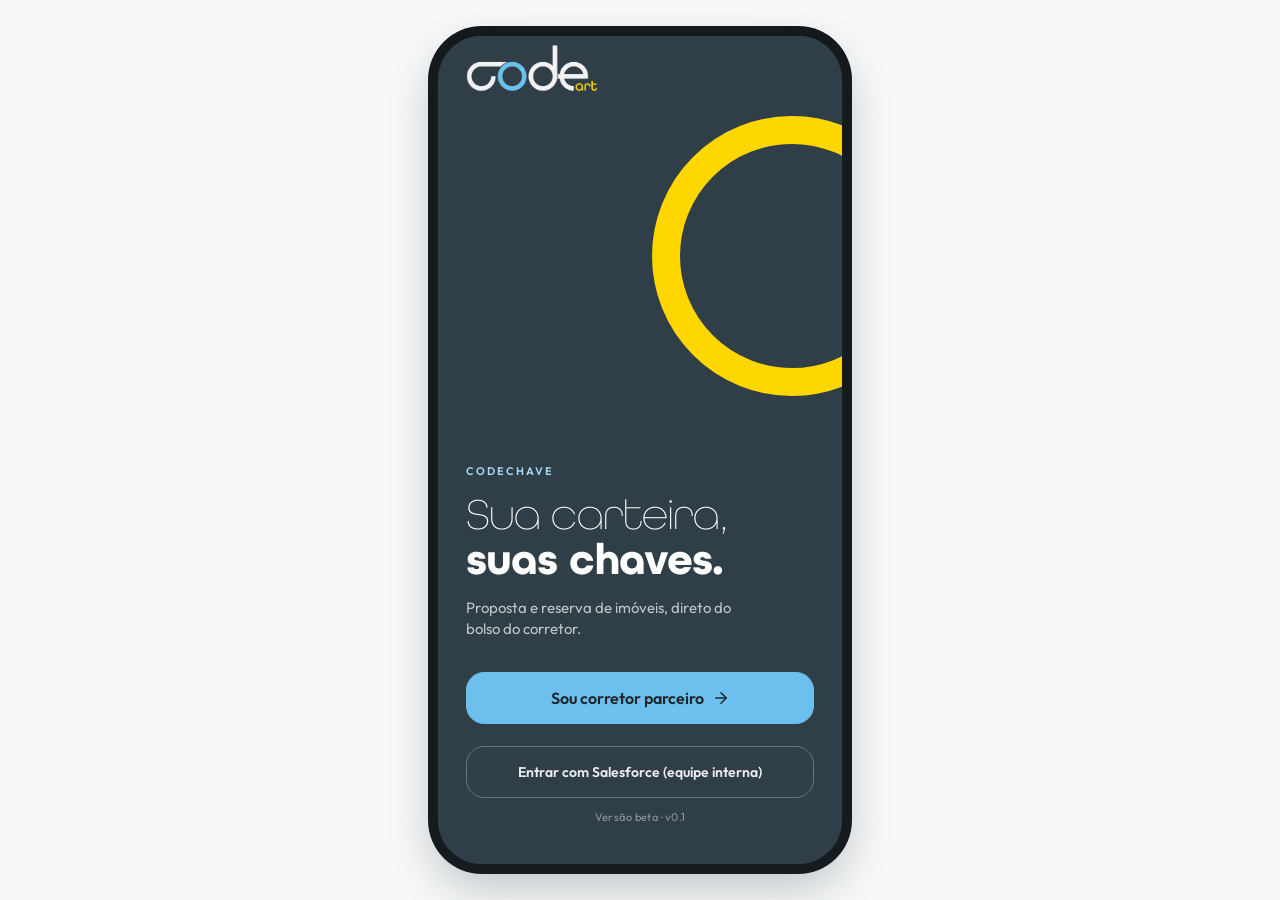
==== commit 6cc6cad4: "Menu encostado no fim da janela no iPhone instalado; remove medicao de altura" ====
--- a/index.html
+++ b/index.html
@@ -10,6 +10,19 @@
 <link rel="icon" href="icon-192.png">
 <link rel="apple-touch-icon" href="apple-touch-icon.png">
 <meta name="theme-color" content="#303e47">
+<script>
+/* iPhone com o app instalado: a janela do app pode terminar acima do fim fisico da tela (sobra uma faixa embaixo). Nesse caso o menu nao precisa
+   reservar a area do indicador de inicio por conta propria: marca a pagina (classe faixa-baixo) para o CSS encostar o menu no fim da janela. */
+(function(){
+  function marcar(){
+    var r = document.documentElement;
+    var instalado = (navigator.standalone === true) || (window.matchMedia && window.matchMedia('(display-mode:standalone)').matches);
+    var faixa = instalado && window.innerWidth < window.innerHeight && window.screen && (window.screen.height - window.innerHeight) > 40;
+    r.classList.toggle('faixa-baixo', !!faixa);
+  }
+  marcar(); window.addEventListener('resize', marcar); window.addEventListener('orientationchange', marcar);
+})();
+</script>
 <meta name="mobile-web-app-capable" content="yes">
 <meta name="apple-mobile-web-app-capable" content="yes">
 <meta name="apple-mobile-web-app-status-bar-style" content="black-translucent">
@@ -26,7 +39,7 @@
     document.documentElement.classList.add('standalone-app');
   }
 </script>
-<link rel="stylesheet" href="style.css?v=202610140956">
+<link rel="stylesheet" href="style.css?v=202610141051">
 </head>
 <body>
 
@@ -68,7 +81,7 @@
 <input type="file" id="doc-cam-input" accept="image/*" capture="environment" hidden onchange="handleDocUploadChange(event)">
 <input type="file" id="doc-file-input" accept="image/*,.pdf" hidden onchange="handleDocUploadChange(event)">
 
-<script src="app.js?v=202610140956"></script>
+<script src="app.js?v=202610141051"></script>
 
 <div id="pdfDoc"></div>
 </body>
--- a/style.css
+++ b/style.css
@@ -82,6 +82,9 @@
   .bezel{display:none !important;}
 }
 html.standalone-app, html.standalone-app body{background:#303E47;}
+html.faixa-baixo{--sab:0px;}
+/* faixa abaixo da janela do app (iPhone instalado): a cor da folha das telas, para parecer continuacao dela */
+html:has(.tabbar), html:has(.tabbar) body{background:var(--grey-50);}
 html.standalone-app .stage{position:fixed; top:0; right:0; bottom:0; left:0; height:auto; padding:0; display:block;}
 html.standalone-app .rig{height:100%; display:block;}
 html.standalone-app .device{width:100%;}
@@ -523,7 +526,7 @@
 
 /* ---------- tab bar flutuante + botao + ---------- */
 [hidden]{display:none !important}
-.tabbar{position:absolute; left:14px; right:14px; bottom:calc(env(safe-area-inset-bottom,0px) + 22px); height:66px; background:var(--charcoal-900); border-radius:999px; display:grid; grid-template-columns:1fr 1fr 64px 1fr 1fr; align-items:center; padding:0 6px; z-index:30; box-shadow:var(--shadow-lg);}
+.tabbar{position:absolute; left:14px; right:14px; bottom:max(12px, calc(var(--sab, env(safe-area-inset-bottom,0px)) - 6px)); height:66px; background:var(--charcoal-900); border-radius:999px; display:grid; grid-template-columns:1fr 1fr 64px 1fr 1fr; align-items:center; padding:0 6px; z-index:30; box-shadow:var(--shadow-lg);}
 .tab-btn{background:none; border:none; display:flex; flex-direction:column; align-items:center; justify-content:center; gap:3px; padding:6px 0; cursor:pointer; color:rgba(242,242,242,.55); min-height:48px;}
 .tab-btn svg{width:21px; height:21px;}
 .tab-btn span{font-size:10.5px; font-weight:600;}
@@ -588,7 +591,7 @@
 .present .am svg{width:15px; height:15px; color:var(--sky-300);}
 
 /* ---------- aviso (toast) com Desfazer ---------- */
-.toast{position:absolute; left:16px; right:16px; bottom:calc(env(safe-area-inset-bottom,0px) + 104px); background:var(--charcoal-900); color:#fff; padding:12px 14px; border-radius:14px; font-size:13.5px; font-weight:600; box-shadow:var(--shadow-lg); display:flex; align-items:center; gap:10px; z-index:90; opacity:0; transform:translateY(8px); pointer-events:none; transition:opacity .18s ease, transform .18s ease;}
+.toast{position:absolute; left:16px; right:16px; bottom:calc(var(--sab, env(safe-area-inset-bottom,0px)) + 80px); background:var(--charcoal-900); color:#fff; padding:12px 14px; border-radius:14px; font-size:13.5px; font-weight:600; box-shadow:var(--shadow-lg); display:flex; align-items:center; gap:10px; z-index:90; opacity:0; transform:translateY(8px); pointer-events:none; transition:opacity .18s ease, transform .18s ease;}
 .toast.show{opacity:1; transform:none; pointer-events:auto;}
 .toast svg{width:18px; height:18px; color:var(--color-success); flex:0 0 auto;}
 .toast span.m{flex:1; min-width:0;}
@@ -651,7 +654,7 @@
 .as-txt b{font:700 16px var(--font-display); color:#F2F2F2;}
 .as-txt span:not(.as-tag){font-size:13px; color:#CBD1D5; line-height:1.35;}
 .as-tag{font:800 10px var(--font-display); letter-spacing:.04em; padding:2px 6px; border-radius:6px; background:var(--sun-500); color:var(--charcoal-700); margin-left:4px; vertical-align:middle;}
-.as-fab{position:absolute; right:16px; bottom:calc(env(safe-area-inset-bottom,0px) + 100px); z-index:29; display:flex; align-items:center; border:none; cursor:pointer; background:var(--charcoal-700); color:#F2F2F2; border-radius:999px; padding:4px; min-height:52px; box-shadow:var(--shadow-lg); font:inherit; font-weight:700; font-size:14px; white-space:nowrap;}
+.as-fab{position:absolute; right:16px; bottom:calc(var(--sab, env(safe-area-inset-bottom,0px)) + 76px); z-index:29; display:flex; align-items:center; border:none; cursor:pointer; background:var(--charcoal-700); color:#F2F2F2; border-radius:999px; padding:4px; min-height:52px; box-shadow:var(--shadow-lg); font:inherit; font-weight:700; font-size:14px; white-space:nowrap;}
 .as-fab .av{position:relative; width:44px; height:44px; border-radius:50%; background:var(--sun-500); display:flex; align-items:center; justify-content:center; flex:0 0 auto;}
 .as-fab .av img{width:38px; height:38px; object-fit:contain;}
 .as-fab .av b{position:absolute; right:-4px; bottom:-3px; font-size:9px; font-weight:800; line-height:1; padding:2px 4px; border-radius:5px; background:var(--charcoal-700); color:var(--sun-500); border:1.5px solid #fff;}
